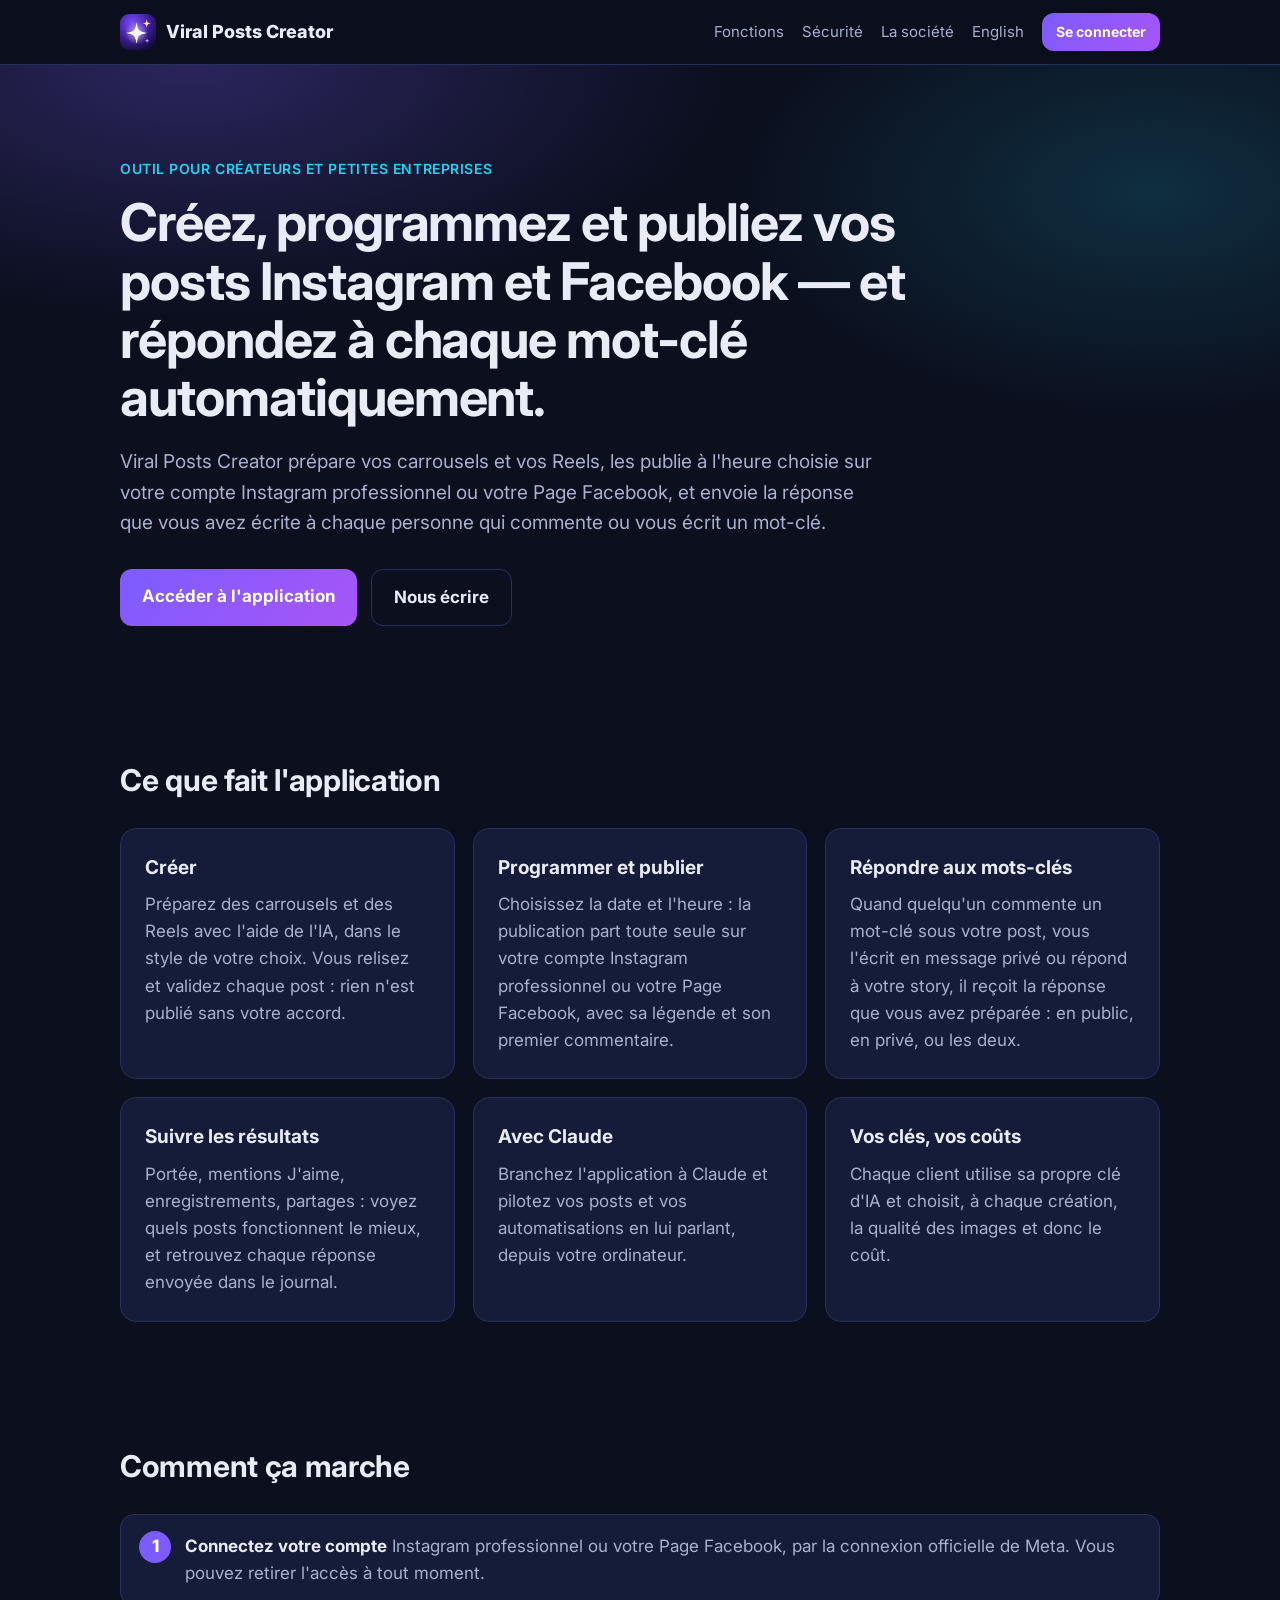
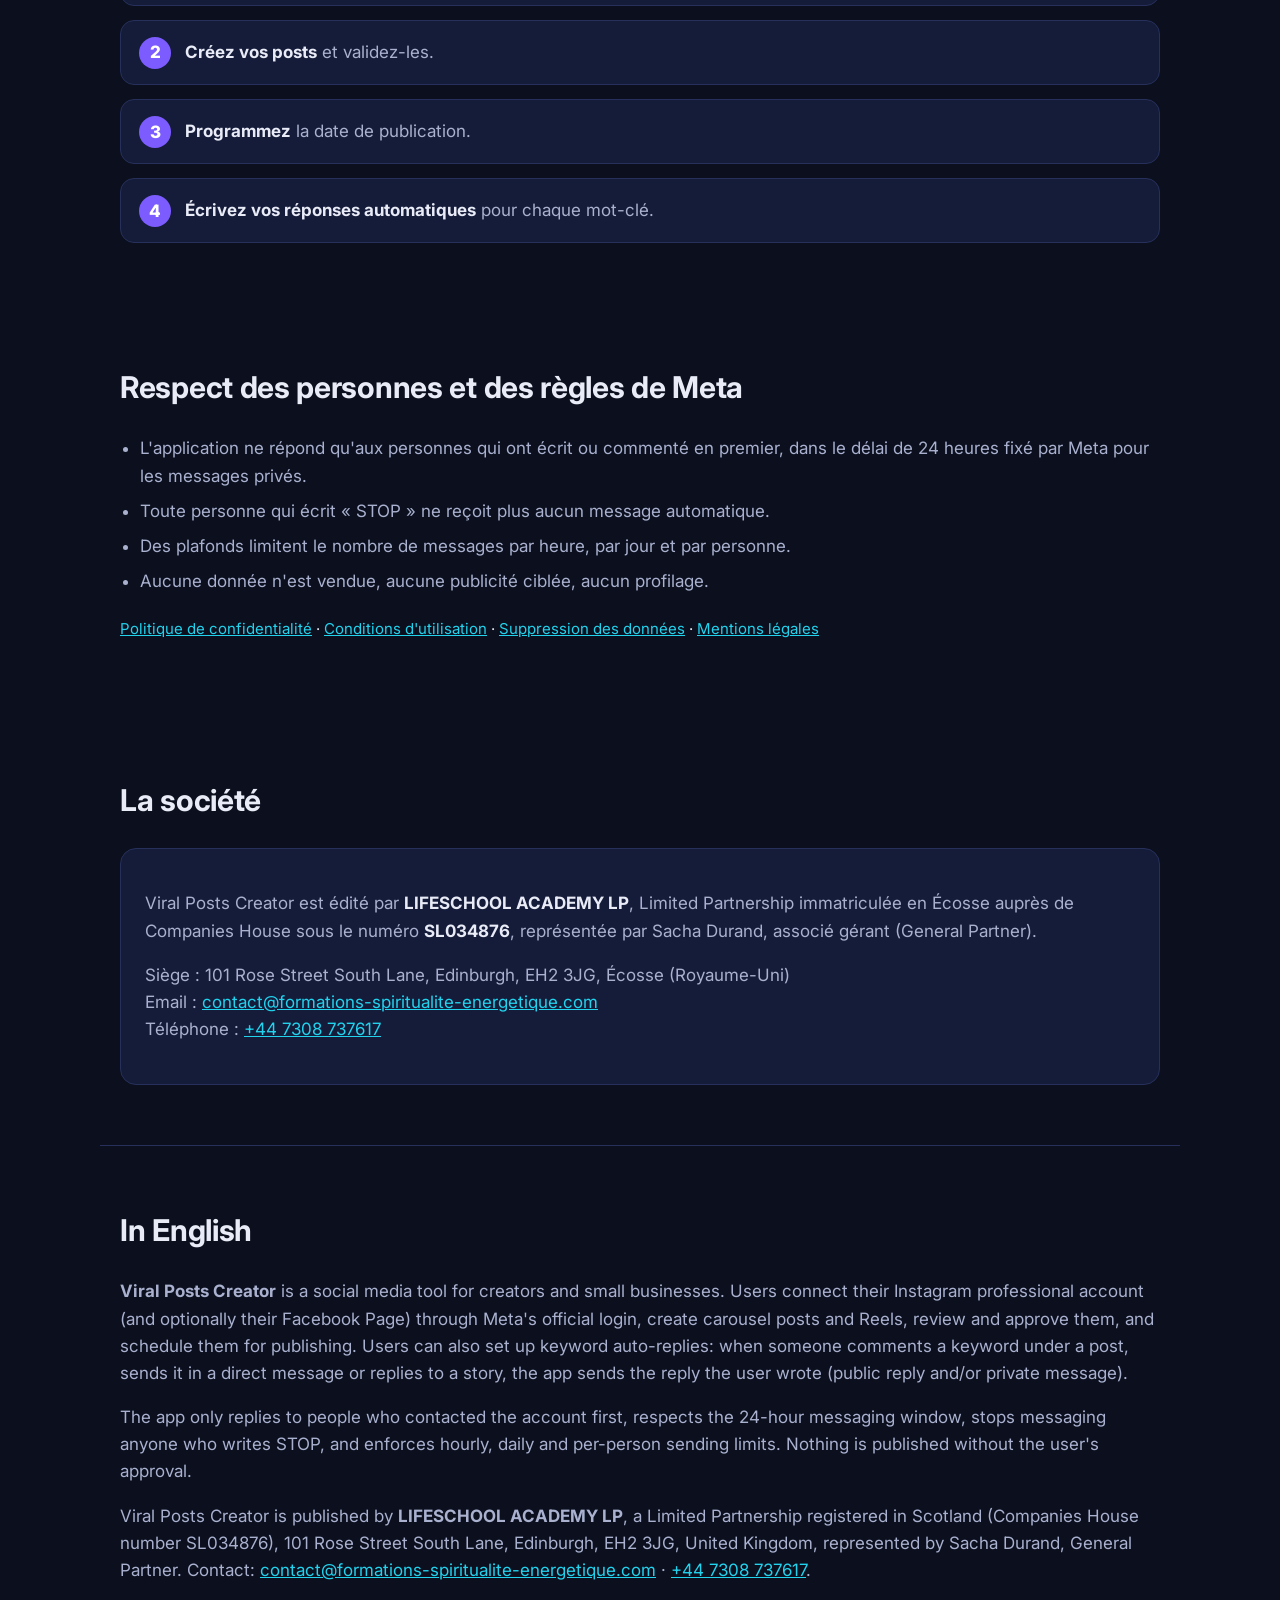
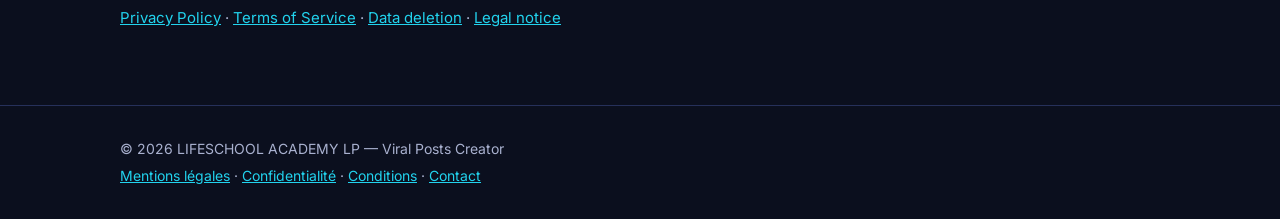
==== index.html @ d1ea45c3 "Site vitrine Viral Posts Creator (LIFESCHOOL ACADEMY LP) Co-Authored-By: Claude Opus 5.5 <noreply@an" ====
<!doctype html>
<html lang="fr">
<head>
<meta charset="utf-8">
<meta name="viewport" content="width=device-width, initial-scale=1">
<title>Viral Posts Creator — LIFESCHOOL ACADEMY LP</title>
<meta name="description" content="Viral Posts Creator : créer, programmer et publier ses posts Instagram et Facebook, et répondre automatiquement aux mots-clés. Un outil édité par LIFESCHOOL ACADEMY LP.">
<link rel="icon" type="image/png" href="/favicon.png">
<link rel="preconnect" href="https://fonts.googleapis.com">
<link rel="preconnect" href="https://fonts.gstatic.com" crossorigin>
<link href="https://fonts.googleapis.com/css2?family=Inter:wght@400;500;600;700;800&display=swap" rel="stylesheet">
<link rel="stylesheet" href="/style.css">
</head>
<body>
<header class="barre">
  <div class="contenu barre-in">
    <a class="marque" href="/"><img src="/icone.png" alt="" width="36" height="36"> Viral Posts Creator</a>
    <nav>
      <a href="#fonctions">Fonctions</a>
      <a href="#securite">Sécurité</a>
      <a href="#societe">La société</a>
      <a href="#english">English</a>
      <a class="bouton petit" href="https://carrousels-creator-production.up.railway.app/acces">Se connecter</a>
    </nav>
  </div>
</header>

<main>
  <section class="hero">
    <div class="contenu">
      <p class="etiquette">Outil pour créateurs et petites entreprises</p>
      <h1>Créez, programmez et publiez vos posts Instagram et Facebook — et répondez à chaque mot-clé automatiquement.</h1>
      <p class="intro">Viral Posts Creator prépare vos carrousels et vos Reels, les publie à l'heure choisie sur votre compte Instagram professionnel ou votre Page Facebook, et envoie la réponse que vous avez écrite à chaque personne qui commente ou vous écrit un mot-clé.</p>
      <div class="actions">
        <a class="bouton" href="https://carrousels-creator-production.up.railway.app/acces">Accéder à l'application</a>
        <a class="bouton secondaire" href="mailto:contact@formations-spiritualite-energetique.com">Nous écrire</a>
      </div>
    </div>
  </section>

  <section id="fonctions" class="contenu bloc">
    <h2>Ce que fait l'application</h2>
    <div class="grille">
      <article class="carte">
        <h3>Créer</h3>
        <p>Préparez des carrousels et des Reels avec l'aide de l'IA, dans le style de votre choix. Vous relisez et validez chaque post : rien n'est publié sans votre accord.</p>
      </article>
      <article class="carte">
        <h3>Programmer et publier</h3>
        <p>Choisissez la date et l'heure : la publication part toute seule sur votre compte Instagram professionnel ou votre Page Facebook, avec sa légende et son premier commentaire.</p>
      </article>
      <article class="carte">
        <h3>Répondre aux mots-clés</h3>
        <p>Quand quelqu'un commente un mot-clé sous votre post, vous l'écrit en message privé ou répond à votre story, il reçoit la réponse que vous avez préparée : en public, en privé, ou les deux.</p>
      </article>
      <article class="carte">
        <h3>Suivre les résultats</h3>
        <p>Portée, mentions J'aime, enregistrements, partages : voyez quels posts fonctionnent le mieux, et retrouvez chaque réponse envoyée dans le journal.</p>
      </article>
      <article class="carte">
        <h3>Avec Claude</h3>
        <p>Branchez l'application à Claude et pilotez vos posts et vos automatisations en lui parlant, depuis votre ordinateur.</p>
      </article>
      <article class="carte">
        <h3>Vos clés, vos coûts</h3>
        <p>Chaque client utilise sa propre clé d'IA et choisit, à chaque création, la qualité des images et donc le coût.</p>
      </article>
    </div>
  </section>

  <section class="contenu bloc">
    <h2>Comment ça marche</h2>
    <ol class="etapes">
      <li><strong>Connectez votre compte</strong> Instagram professionnel ou votre Page Facebook, par la connexion officielle de Meta. Vous pouvez retirer l'accès à tout moment.</li>
      <li><strong>Créez vos posts</strong> et validez-les.</li>
      <li><strong>Programmez</strong> la date de publication.</li>
      <li><strong>Écrivez vos réponses automatiques</strong> pour chaque mot-clé.</li>
    </ol>
  </section>

  <section id="securite" class="contenu bloc">
    <h2>Respect des personnes et des règles de Meta</h2>
    <ul class="liste">
      <li>L'application ne répond qu'aux personnes qui ont écrit ou commenté en premier, dans le délai de 24 heures fixé par Meta pour les messages privés.</li>
      <li>Toute personne qui écrit « STOP » ne reçoit plus aucun message automatique.</li>
      <li>Des plafonds limitent le nombre de messages par heure, par jour et par personne.</li>
      <li>Aucune donnée n'est vendue, aucune publicité ciblée, aucun profilage.</li>
    </ul>
    <p class="liens-legaux">
      <a href="https://carrousels-creator-production.up.railway.app/confidentialite">Politique de confidentialité</a> ·
      <a href="https://carrousels-creator-production.up.railway.app/conditions">Conditions d'utilisation</a> ·
      <a href="https://carrousels-creator-production.up.railway.app/suppression-donnees">Suppression des données</a> ·
      <a href="/mentions-legales.html">Mentions légales</a>
    </p>
  </section>

  <section id="societe" class="contenu bloc">
    <h2>La société</h2>
    <div class="societe">
      <p>Viral Posts Creator est édité par <strong>LIFESCHOOL ACADEMY LP</strong>, Limited Partnership immatriculée en Écosse auprès de Companies House sous le numéro <strong>SL034876</strong>, représentée par Sacha Durand, associé gérant (General Partner).</p>
      <p>Siège : 101 Rose Street South Lane, Edinburgh, EH2 3JG, Écosse (Royaume-Uni)<br>
      Email : <a href="mailto:contact@formations-spiritualite-energetique.com">contact@formations-spiritualite-energetique.com</a><br>
      Téléphone : <a href="tel:+447308737617">+44 7308 737617</a></p>
    </div>
  </section>

  <section id="english" class="contenu bloc anglais">
    <h2>In English</h2>
    <p><strong>Viral Posts Creator</strong> is a social media tool for creators and small businesses. Users connect their Instagram professional account (and optionally their Facebook Page) through Meta's official login, create carousel posts and Reels, review and approve them, and schedule them for publishing. Users can also set up keyword auto-replies: when someone comments a keyword under a post, sends it in a direct message or replies to a story, the app sends the reply the user wrote (public reply and/or private message).</p>
    <p>The app only replies to people who contacted the account first, respects the 24-hour messaging window, stops messaging anyone who writes STOP, and enforces hourly, daily and per-person sending limits. Nothing is published without the user's approval.</p>
    <p>Viral Posts Creator is published by <strong>LIFESCHOOL ACADEMY LP</strong>, a Limited Partnership registered in Scotland (Companies House number SL034876), 101 Rose Street South Lane, Edinburgh, EH2 3JG, United Kingdom, represented by Sacha Durand, General Partner. Contact: <a href="mailto:contact@formations-spiritualite-energetique.com">contact@formations-spiritualite-energetique.com</a> · <a href="tel:+447308737617">+44 7308 737617</a>.</p>
    <p class="liens-legaux">
      <a href="https://carrousels-creator-production.up.railway.app/confidentialite">Privacy Policy</a> ·
      <a href="https://carrousels-creator-production.up.railway.app/conditions">Terms of Service</a> ·
      <a href="https://carrousels-creator-production.up.railway.app/suppression-donnees">Data deletion</a> ·
      <a href="/mentions-legales.html#english">Legal notice</a>
    </p>
  </section>
</main>

<footer class="pied">
  <div class="contenu">
    <p>© 2026 LIFESCHOOL ACADEMY LP — Viral Posts Creator</p>
    <p><a href="/mentions-legales.html">Mentions légales</a> · <a href="https://carrousels-creator-production.up.railway.app/confidentialite">Confidentialité</a> · <a href="https://carrousels-creator-production.up.railway.app/conditions">Conditions</a> · <a href="mailto:contact@formations-spiritualite-energetique.com">Contact</a></p>
  </div>
</footer>
</body>
</html>
---- style.css ----
:root{--fond:#0b0f1e;--fond2:#121833;--texte:#e9ecf7;--doux:#a9b1cf;--accent:#7c5cff;--accent2:#22d3ee;--carte:#151c3a;--bord:#26305a}
*{box-sizing:border-box}
html{scroll-behavior:smooth}
body{margin:0;background:var(--fond);color:var(--texte);font-family:Inter,system-ui,-apple-system,Segoe UI,Roboto,sans-serif;line-height:1.6;font-size:17px}
a{color:var(--accent2)}
.contenu{max-width:1080px;margin:0 auto;padding:0 20px}
.barre{position:sticky;top:0;z-index:5;background:rgba(11,15,30,.85);backdrop-filter:blur(10px);border-bottom:1px solid var(--bord)}
.barre-in{display:flex;align-items:center;justify-content:space-between;gap:16px;min-height:64px;flex-wrap:wrap}
.marque{display:flex;align-items:center;gap:10px;color:var(--texte);text-decoration:none;font-weight:800;font-size:18px}
.marque img{border-radius:9px}
nav{display:flex;align-items:center;gap:18px;flex-wrap:wrap}
nav a{color:var(--doux);text-decoration:none;font-size:15px}
nav a:hover{color:var(--texte)}
.bouton{display:inline-block;background:linear-gradient(135deg,var(--accent),#a855f7);color:#fff!important;text-decoration:none;font-weight:700;padding:14px 22px;border-radius:12px}
.bouton.petit{padding:8px 14px;font-size:14px}
.bouton.secondaire{background:transparent;border:1px solid var(--bord);color:var(--texte)!important}
.hero{padding:90px 0 70px;background:radial-gradient(900px 420px at 15% 0%,rgba(124,92,255,.28),transparent 60%),radial-gradient(700px 380px at 90% 20%,rgba(34,211,238,.16),transparent 60%)}
.etiquette{display:inline-block;color:var(--accent2);font-weight:600;font-size:14px;letter-spacing:.04em;text-transform:uppercase;margin:0 0 14px}
h1{font-size:clamp(30px,4.6vw,52px);line-height:1.12;margin:0 0 20px;max-width:900px;letter-spacing:-.02em}
.intro{color:var(--doux);font-size:19px;max-width:760px;margin:0 0 30px}
.actions{display:flex;gap:14px;flex-wrap:wrap}
.bloc{padding:60px 20px}
h2{font-size:30px;margin:0 0 24px;letter-spacing:-.01em}
.grille{display:grid;grid-template-columns:repeat(auto-fit,minmax(280px,1fr));gap:18px}
.carte{background:var(--carte);border:1px solid var(--bord);border-radius:16px;padding:24px}
.carte h3{margin:0 0 8px;font-size:19px}
.carte p{margin:0;color:var(--doux)}
.etapes{counter-reset:e;list-style:none;padding:0;margin:0;display:grid;gap:14px}
.etapes li{counter-increment:e;background:var(--carte);border:1px solid var(--bord);border-radius:14px;padding:18px 20px 18px 64px;position:relative;color:var(--doux)}
.etapes li strong{color:var(--texte)}
.etapes li::before{content:counter(e);position:absolute;left:18px;top:16px;width:32px;height:32px;border-radius:50%;background:var(--accent);color:#fff;font-weight:800;display:flex;align-items:center;justify-content:center}
.liste{color:var(--doux);padding-left:20px}
.liste li{margin:8px 0}
.liens-legaux{margin-top:22px;font-size:15px}
.societe{background:var(--carte);border:1px solid var(--bord);border-radius:16px;padding:24px;color:var(--doux)}
.societe strong{color:var(--texte)}
.anglais{border-top:1px solid var(--bord)}
.anglais p{color:var(--doux)}
.page{padding:50px 20px 70px;max-width:820px}
.page p{color:var(--doux)}
.page h2{font-size:22px;margin:34px 0 10px}
.date{font-size:14px}
.pied{border-top:1px solid var(--bord);padding:28px 0;color:var(--doux);font-size:14px}
.pied p{margin:4px 0}
@media (max-width:640px){nav a:not(.bouton){display:none}.hero{padding:60px 0 50px}.bloc{padding:44px 20px}}
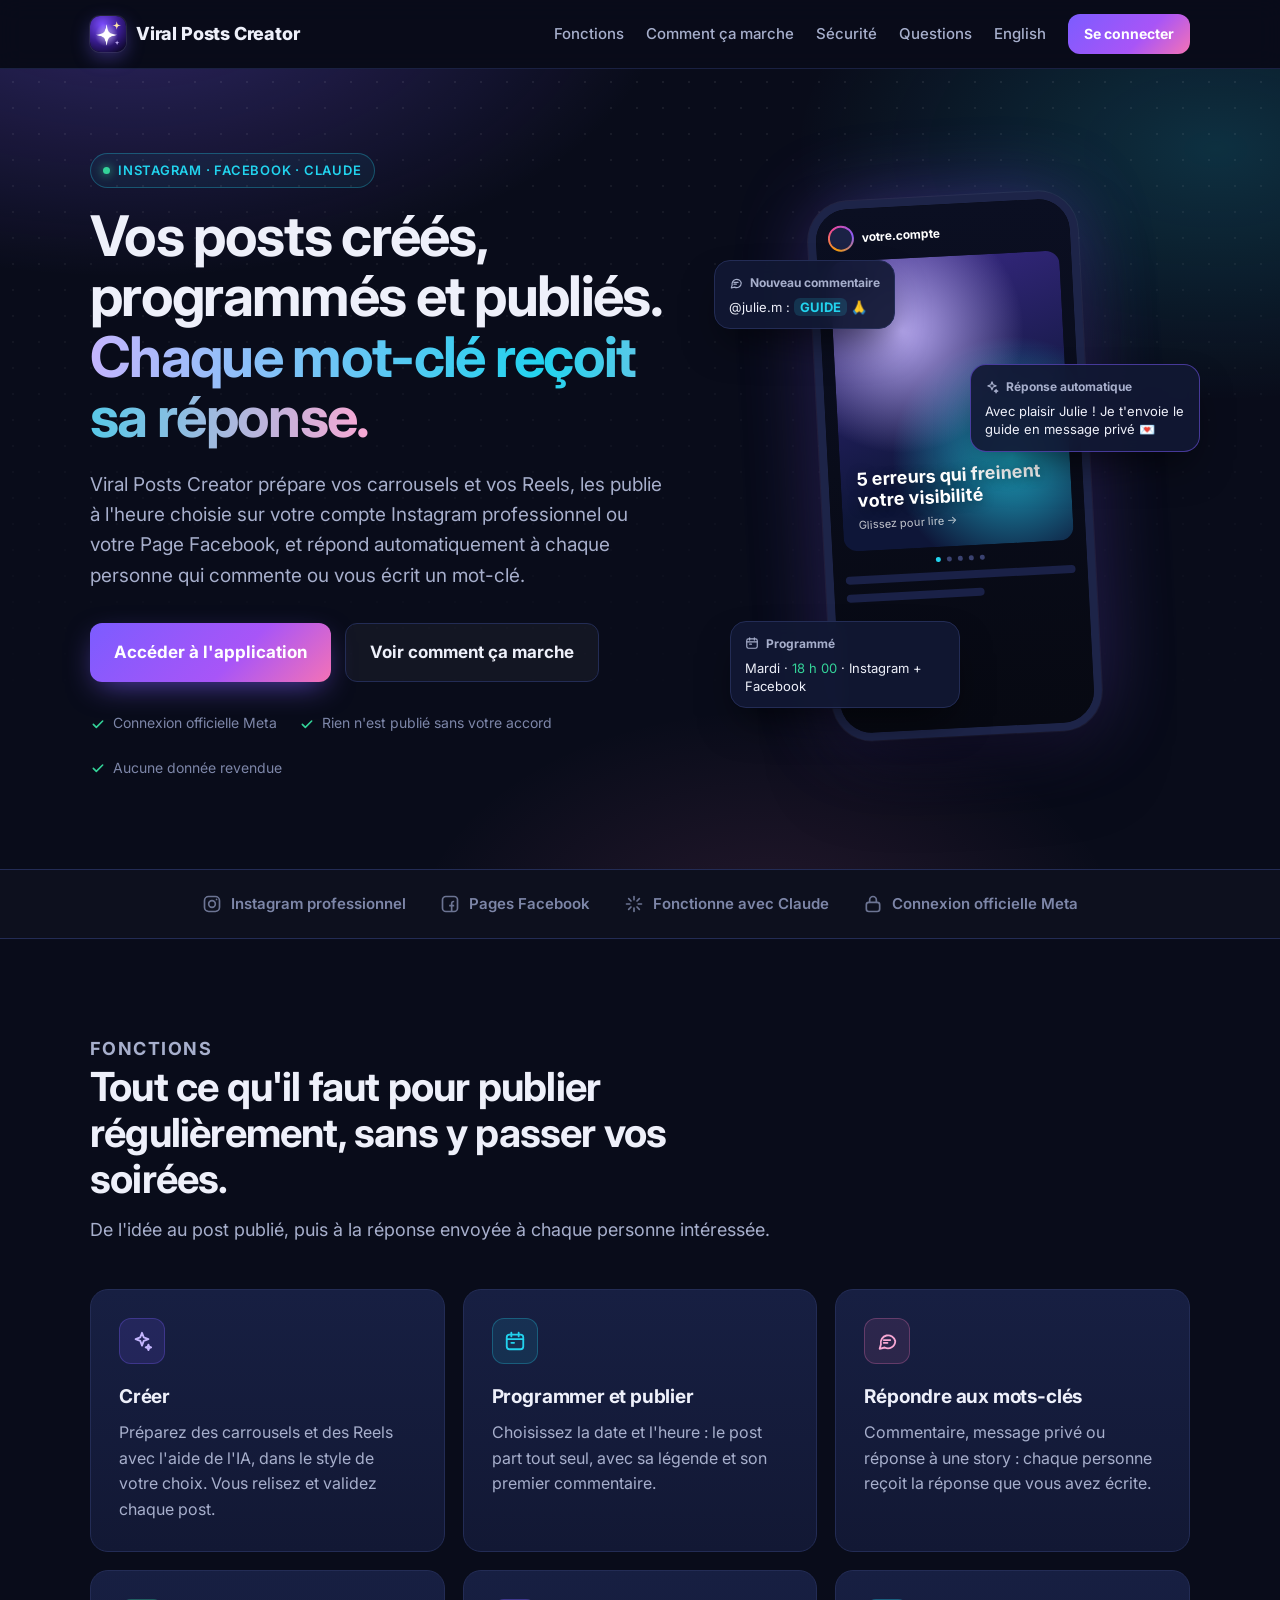
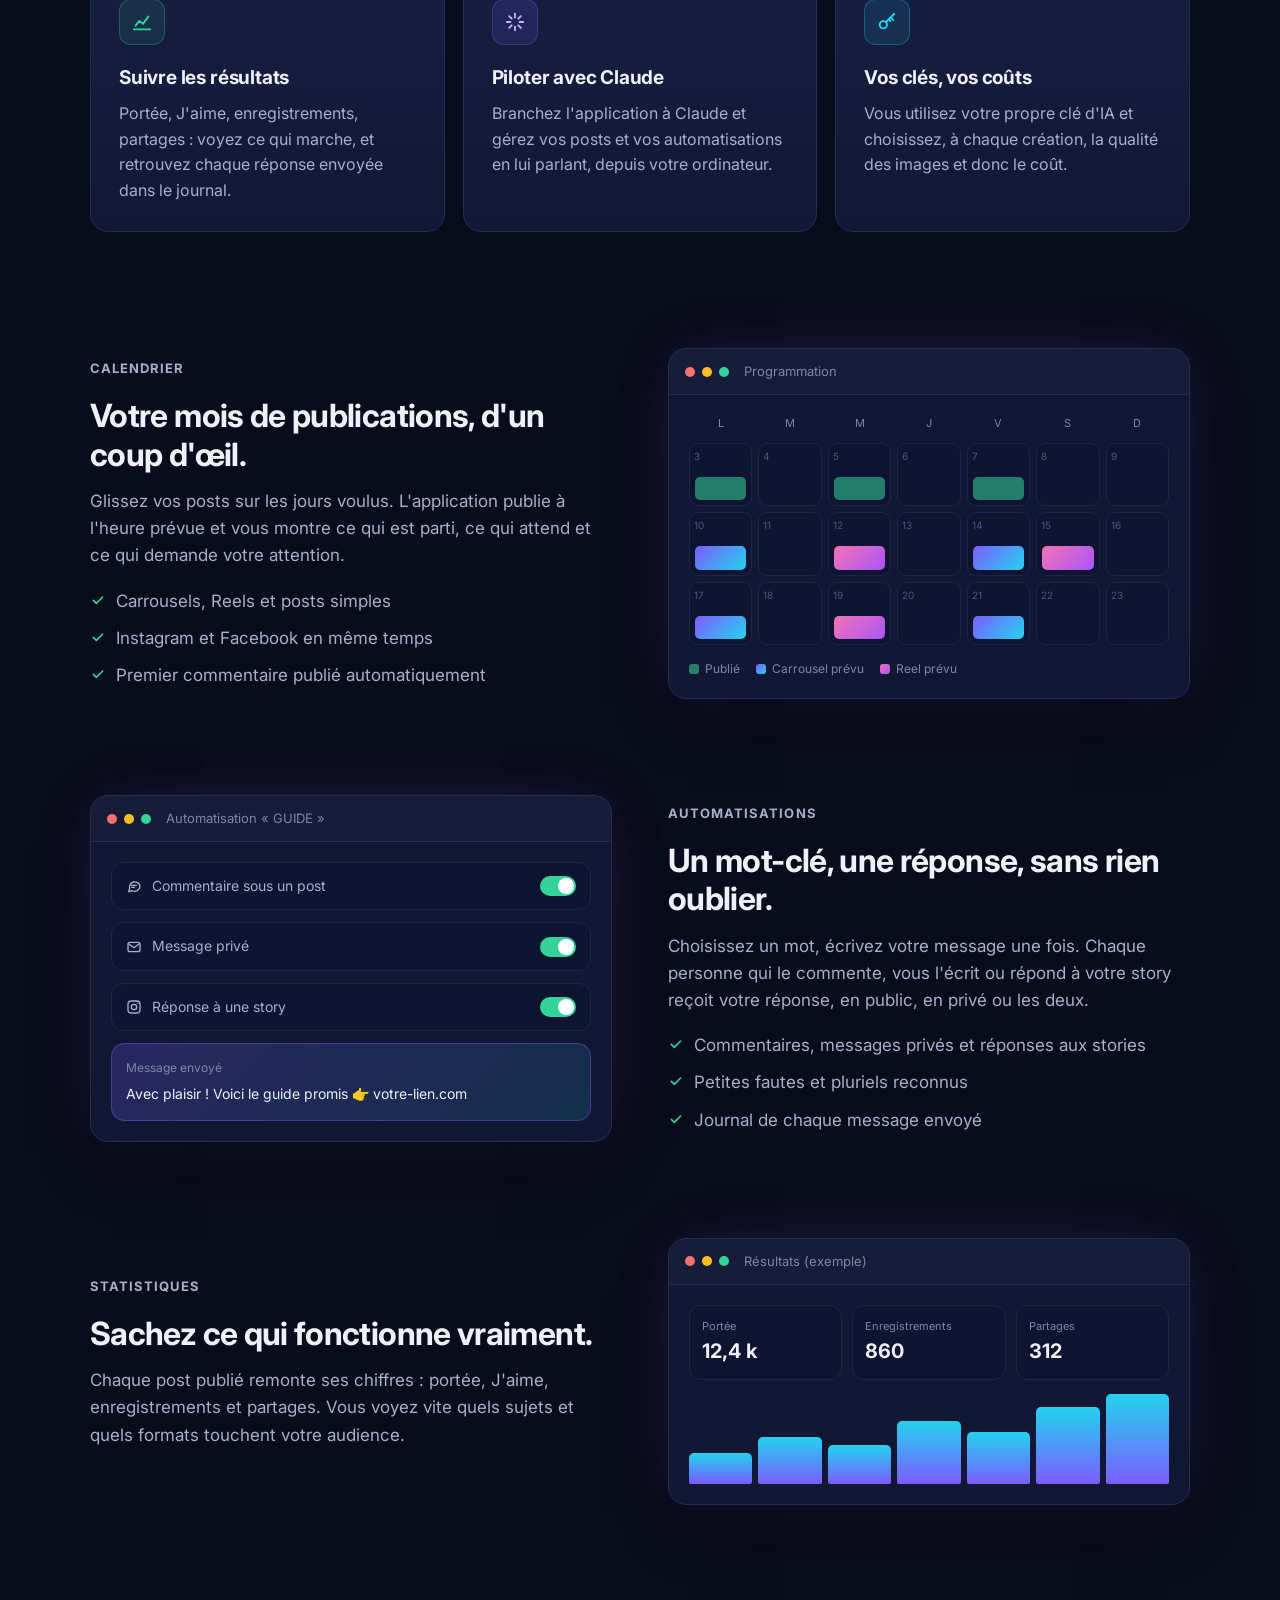
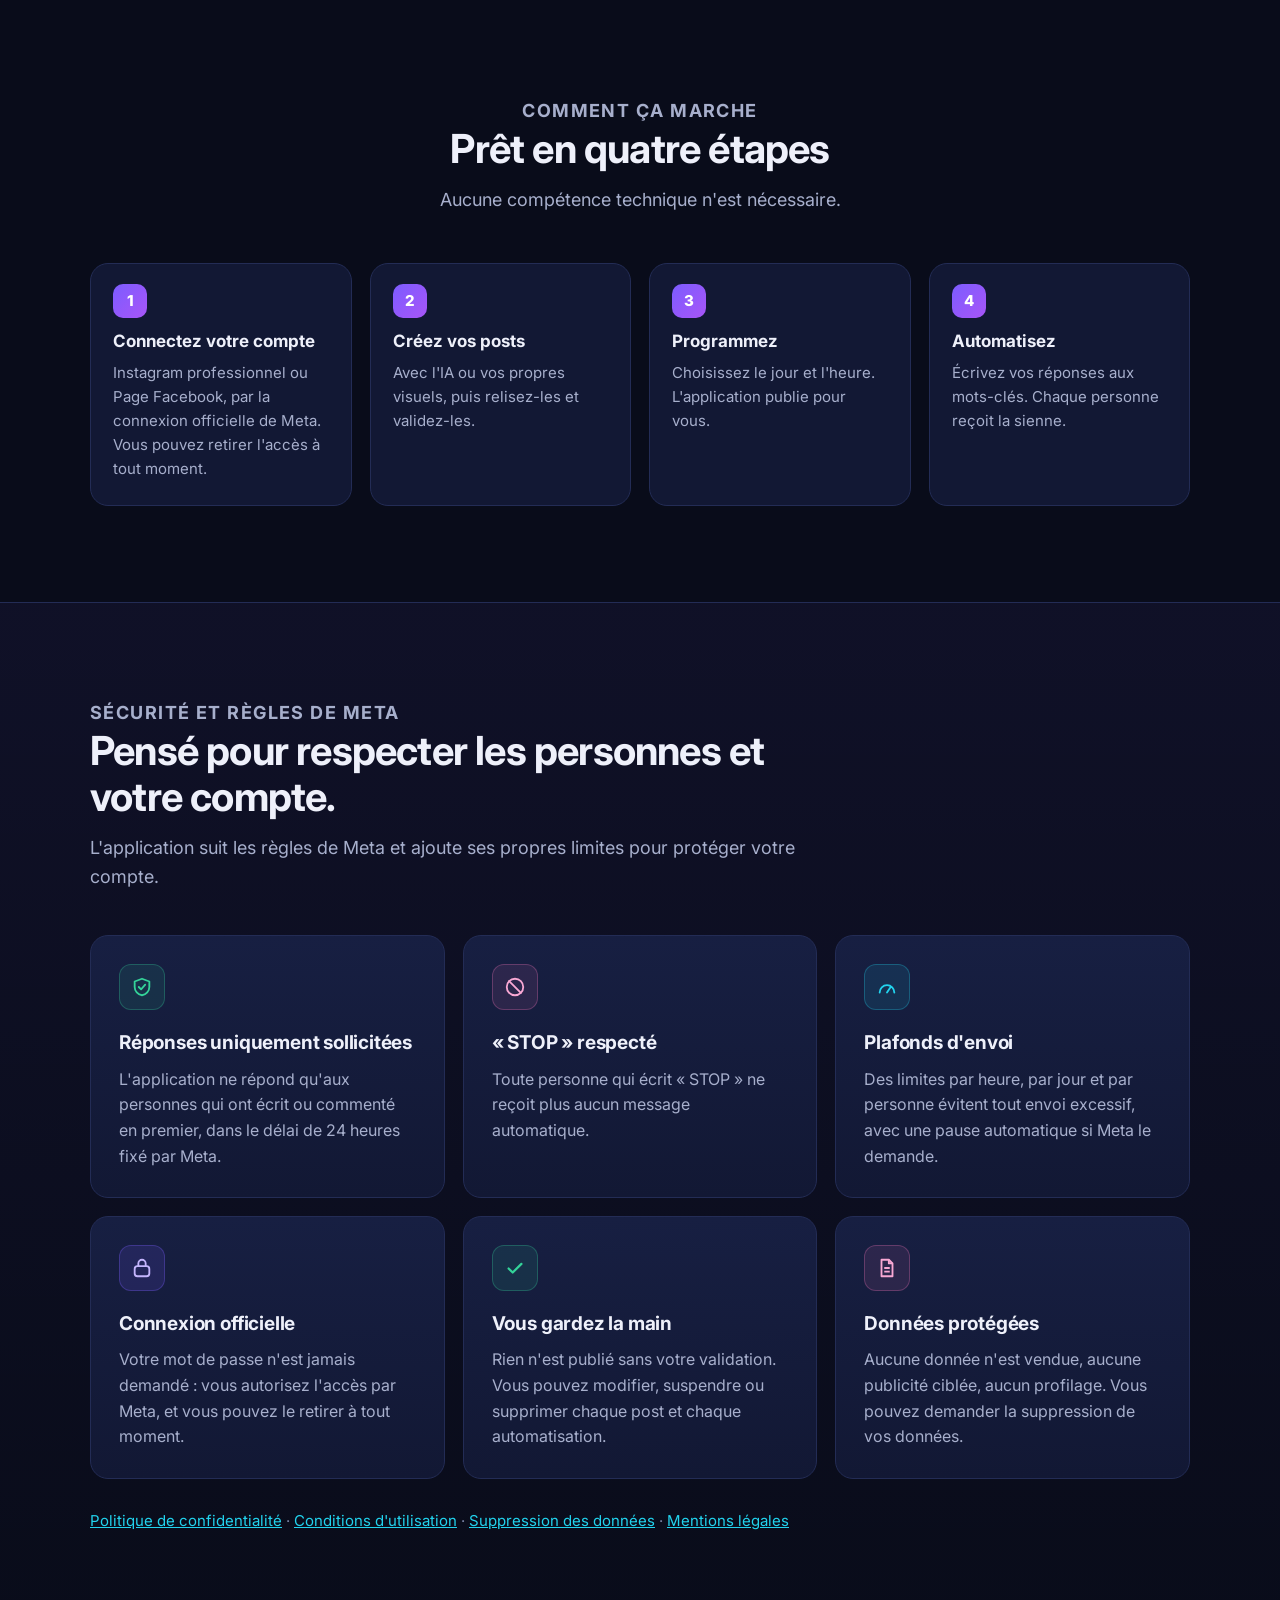
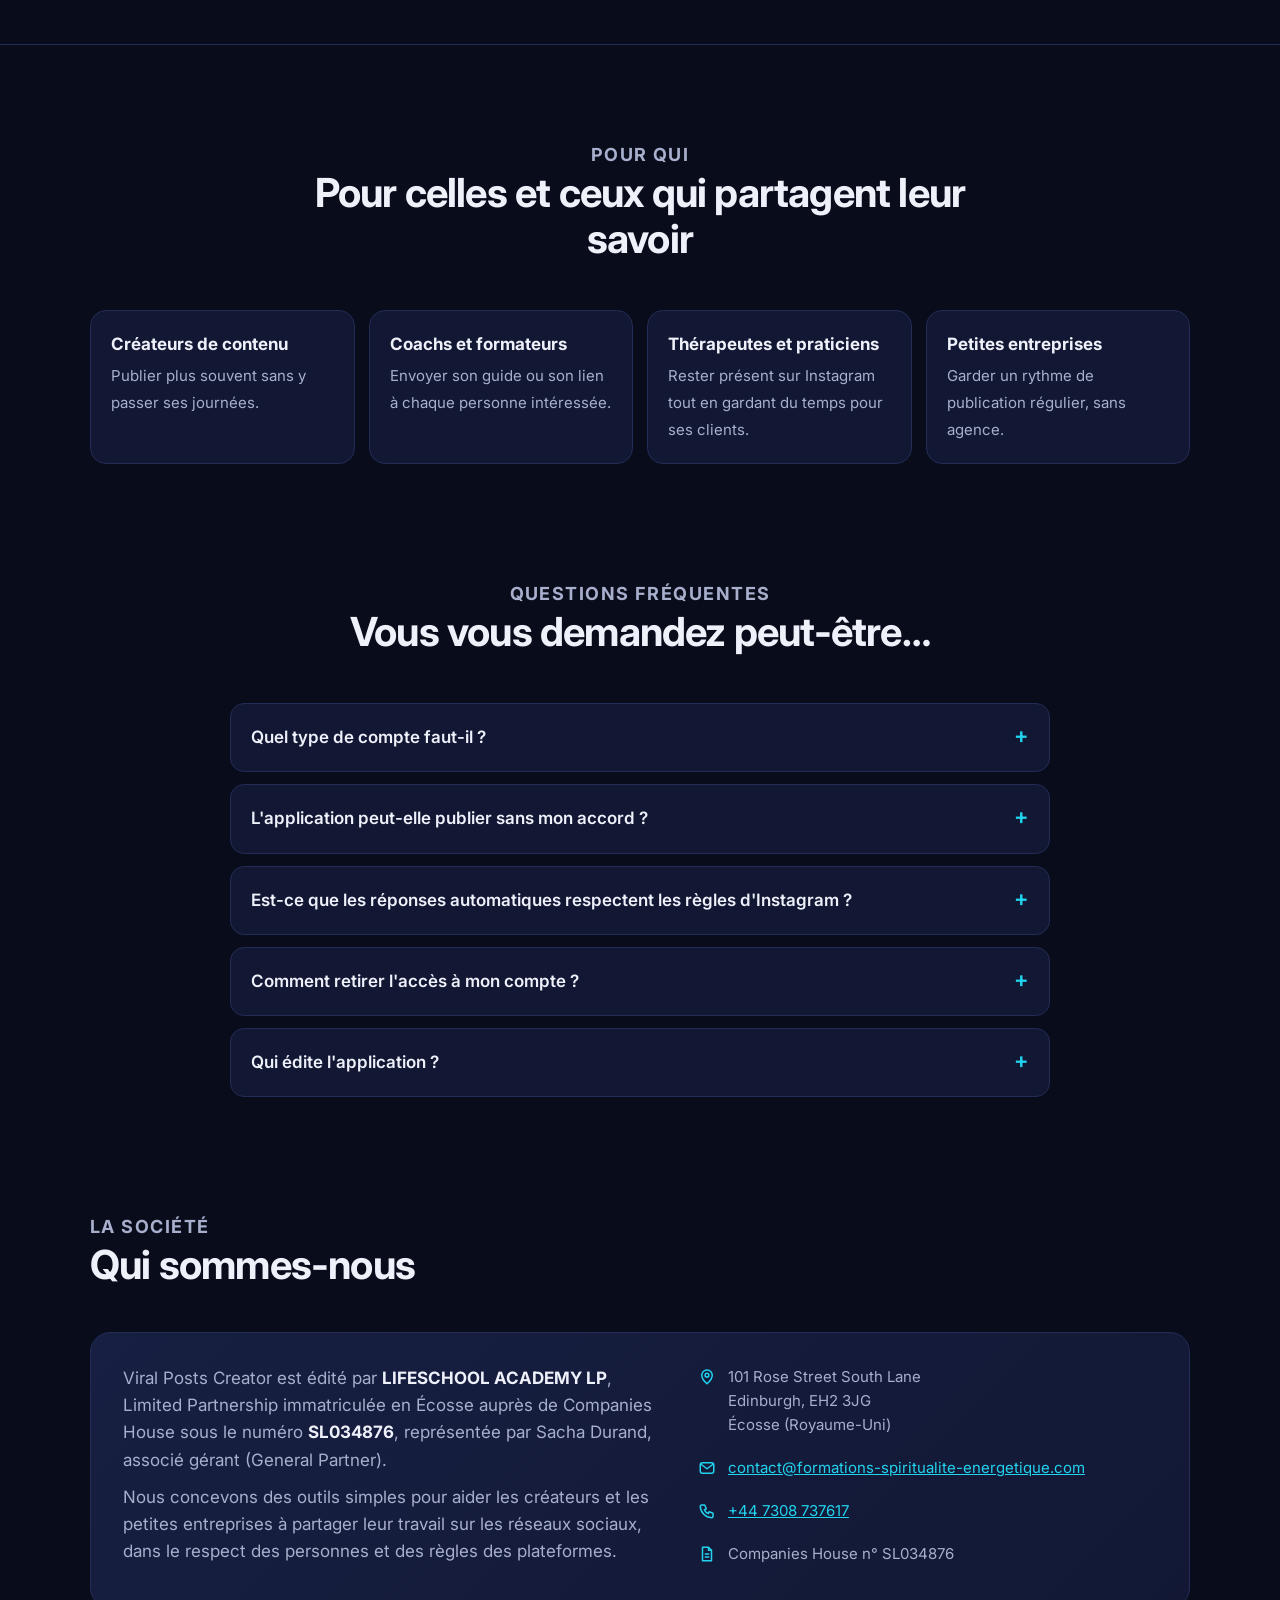
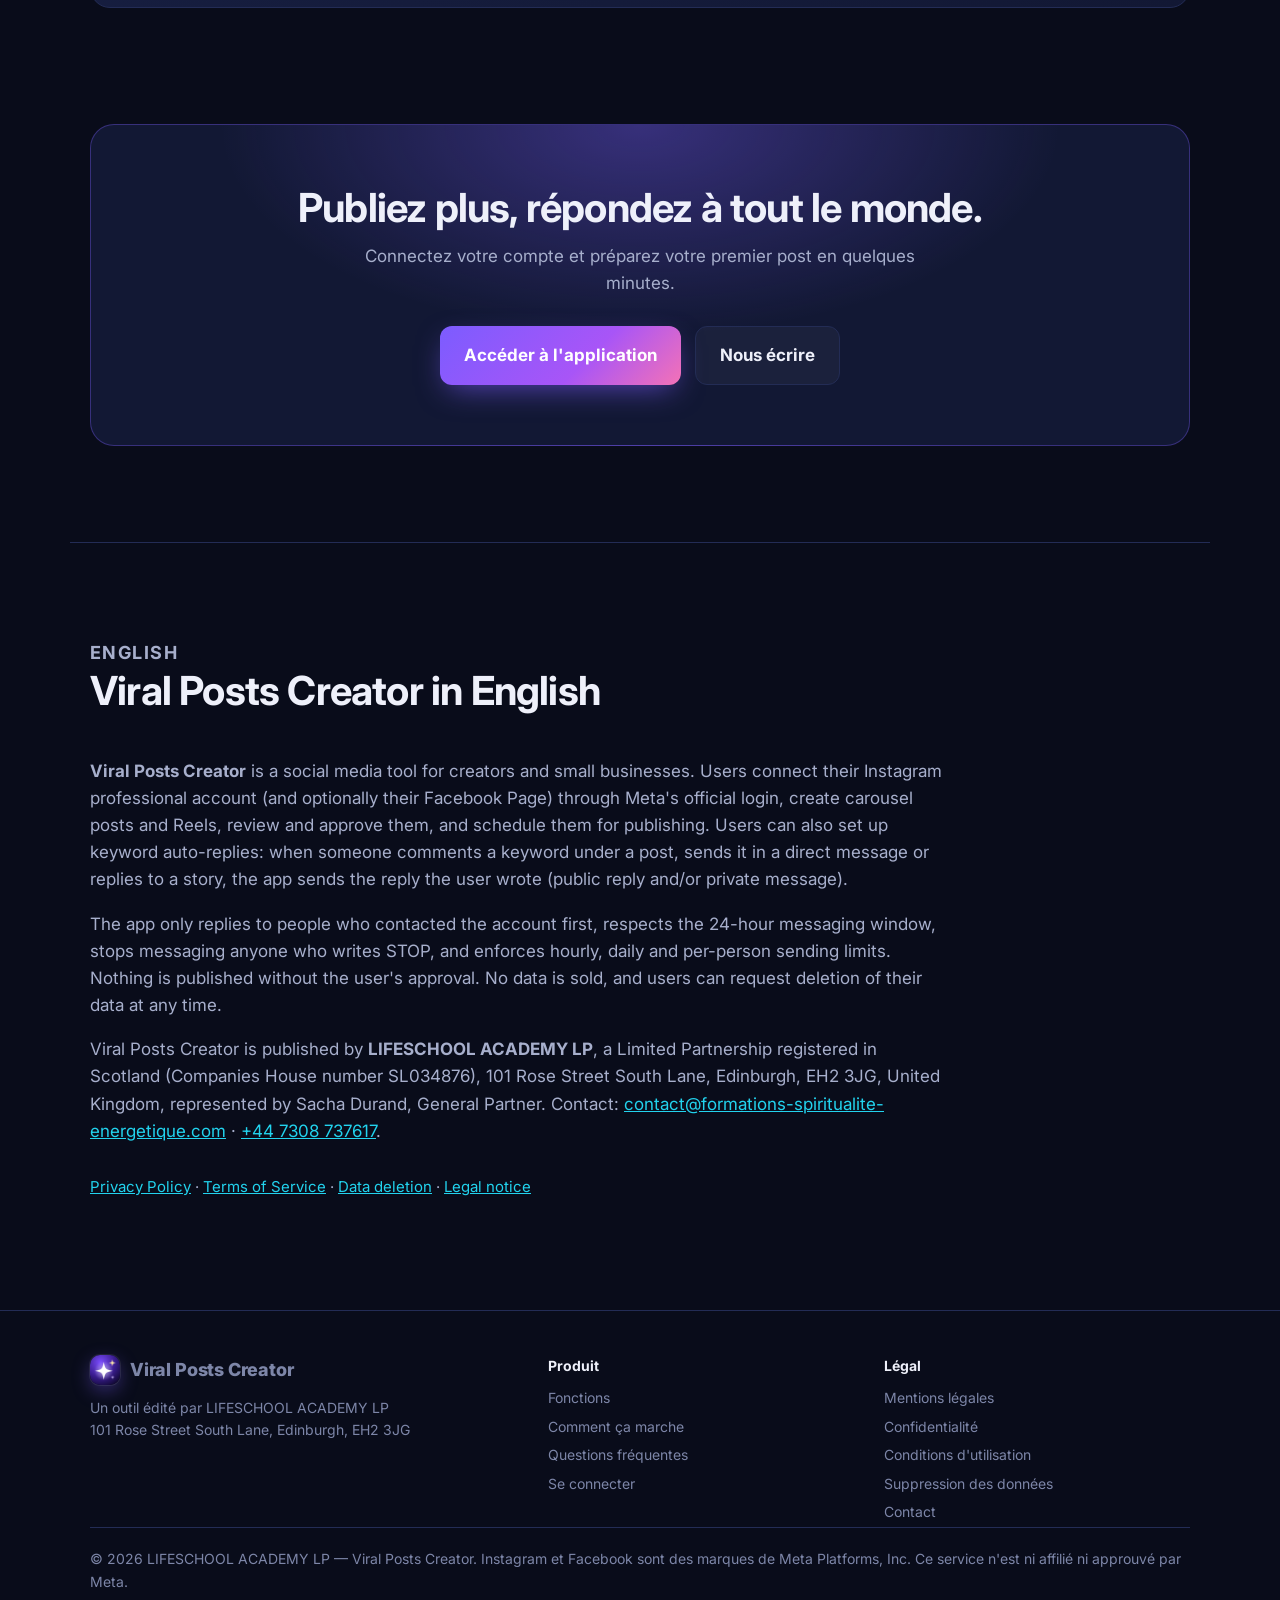
==== commit e2e78d69: "Site : nouveau design (maquettes, sécurité, questions, société) Co-Authored-By: Claude Opus 5.5 <nor" ====
--- a/index.html
+++ b/index.html
@@ -5,6 +5,10 @@
 <meta name="viewport" content="width=device-width, initial-scale=1">
 <title>Viral Posts Creator — LIFESCHOOL ACADEMY LP</title>
 <meta name="description" content="Viral Posts Creator : créer, programmer et publier ses posts Instagram et Facebook, et répondre automatiquement aux mots-clés. Un outil édité par LIFESCHOOL ACADEMY LP.">
+<meta property="og:title" content="Viral Posts Creator">
+<meta property="og:description" content="Créez, programmez et publiez vos posts Instagram et Facebook, et répondez automatiquement à chaque mot-clé.">
+<meta property="og:image" content="https://formations-spiritualite-energetique.com/icone.png">
+<meta name="theme-color" content="#090c1a">
 <link rel="icon" type="image/png" href="/favicon.png">
 <link rel="preconnect" href="https://fonts.googleapis.com">
 <link rel="preconnect" href="https://fonts.gstatic.com" crossorigin>
@@ -12,13 +16,36 @@
 <link rel="stylesheet" href="/style.css">
 </head>
 <body>
+<svg width="0" height="0" style="position:absolute" aria-hidden="true">
+  <defs>
+    <symbol id="i-coche" viewBox="0 0 24 24"><path fill="none" stroke="currentColor" stroke-width="2.4" stroke-linecap="round" stroke-linejoin="round" d="M5 12.5l4.5 4.5L19 7.5"/></symbol>
+    <symbol id="i-creer" viewBox="0 0 24 24"><path fill="none" stroke="currentColor" stroke-width="2" stroke-linecap="round" stroke-linejoin="round" d="M12 3l1.9 5.1L19 10l-5.1 1.9L12 17l-1.9-5.1L5 10l5.1-1.9z M19 16l.8 2.2L22 19l-2.2.8L19 22l-.8-2.2L16 19l2.2-.8z"/></symbol>
+    <symbol id="i-calendrier" viewBox="0 0 24 24"><g fill="none" stroke="currentColor" stroke-width="2" stroke-linecap="round" stroke-linejoin="round"><rect x="3" y="5" width="18" height="16" rx="3"/><path d="M3 10h18M8 3v4M16 3v4M8 14h3"/></g></symbol>
+    <symbol id="i-message" viewBox="0 0 24 24"><path fill="none" stroke="currentColor" stroke-width="2" stroke-linecap="round" stroke-linejoin="round" d="M21 12a8 8 0 0 1-11.6 7.1L4 20.5l1.4-4.9A8 8 0 1 1 21 12z M8.5 11h7M8.5 14h4"/></symbol>
+    <symbol id="i-courbe" viewBox="0 0 24 24"><path fill="none" stroke="currentColor" stroke-width="2" stroke-linecap="round" stroke-linejoin="round" d="M3 20h18M5 16l4-5 4 3 6-8"/></symbol>
+    <symbol id="i-claude" viewBox="0 0 24 24"><path fill="none" stroke="currentColor" stroke-width="2" stroke-linecap="round" d="M12 3v4M12 17v4M3 12h4M17 12h4M5.6 5.6l2.8 2.8M15.6 15.6l2.8 2.8M5.6 18.4l2.8-2.8M15.6 8.4l2.8-2.8"/></symbol>
+    <symbol id="i-cle" viewBox="0 0 24 24"><g fill="none" stroke="currentColor" stroke-width="2" stroke-linecap="round" stroke-linejoin="round"><circle cx="8" cy="15" r="4"/><path d="M11 12l9-9M16 7l3 3M14 9l2 2"/></g></symbol>
+    <symbol id="i-bouclier" viewBox="0 0 24 24"><path fill="none" stroke="currentColor" stroke-width="2" stroke-linecap="round" stroke-linejoin="round" d="M12 3l8 3v6c0 4.5-3.4 8.3-8 9-4.6-.7-8-4.5-8-9V6z M8.5 12l2.5 2.5 4.5-5"/></symbol>
+    <symbol id="i-stop" viewBox="0 0 24 24"><g fill="none" stroke="currentColor" stroke-width="2" stroke-linecap="round"><circle cx="12" cy="12" r="9"/><path d="M5.6 5.6l12.8 12.8"/></g></symbol>
+    <symbol id="i-jauge" viewBox="0 0 24 24"><path fill="none" stroke="currentColor" stroke-width="2" stroke-linecap="round" stroke-linejoin="round" d="M4 18a8 8 0 1 1 16 0 M12 18l4-6"/></symbol>
+    <symbol id="i-cadenas" viewBox="0 0 24 24"><g fill="none" stroke="currentColor" stroke-width="2" stroke-linecap="round"><rect x="4" y="10" width="16" height="11" rx="3"/><path d="M8 10V7a4 4 0 0 1 8 0v3"/></g></symbol>
+    <symbol id="i-lieu" viewBox="0 0 24 24"><g fill="none" stroke="currentColor" stroke-width="2"><path d="M12 21s-7-6.2-7-11.5a7 7 0 0 1 14 0C19 14.8 12 21 12 21z"/><circle cx="12" cy="9.5" r="2.5"/></g></symbol>
+    <symbol id="i-mail" viewBox="0 0 24 24"><g fill="none" stroke="currentColor" stroke-width="2" stroke-linejoin="round"><rect x="3" y="5" width="18" height="14" rx="3"/><path d="M4 7l8 6 8-6"/></g></symbol>
+    <symbol id="i-tel" viewBox="0 0 24 24"><path fill="none" stroke="currentColor" stroke-width="2" stroke-linejoin="round" d="M5 4h4l2 5-2.5 1.5a11 11 0 0 0 5 5L15 13l5 2v4a2 2 0 0 1-2 2A16 16 0 0 1 3 6a2 2 0 0 1 2-2z"/></symbol>
+    <symbol id="i-doc" viewBox="0 0 24 24"><g fill="none" stroke="currentColor" stroke-width="2" stroke-linejoin="round"><path d="M6 3h8l4 4v14H6z"/><path d="M14 3v4h4M9 12h6M9 16h6"/></g></symbol>
+    <symbol id="i-insta" viewBox="0 0 24 24"><g fill="none" stroke="currentColor" stroke-width="2"><rect x="3" y="3" width="18" height="18" rx="5"/><circle cx="12" cy="12" r="4"/><circle cx="17.5" cy="6.5" r="1" fill="currentColor" stroke="none"/></g></symbol>
+    <symbol id="i-page" viewBox="0 0 24 24"><g fill="none" stroke="currentColor" stroke-width="2" stroke-linejoin="round"><rect x="3" y="3" width="18" height="18" rx="4"/><path d="M14 21v-7h3M14 14v-2.5A2.5 2.5 0 0 1 16.5 9H17M11 14h6"/></g></symbol>
+  </defs>
+</svg>
+
 <header class="barre">
   <div class="contenu barre-in">
     <a class="marque" href="/"><img src="/icone.png" alt="" width="36" height="36"> Viral Posts Creator</a>
     <nav>
       <a href="#fonctions">Fonctions</a>
+      <a href="#comment">Comment ça marche</a>
       <a href="#securite">Sécurité</a>
-      <a href="#societe">La société</a>
+      <a href="#faq">Questions</a>
       <a href="#english">English</a>
       <a class="bouton petit" href="https://carrousels-creator-production.up.railway.app/acces">Se connecter</a>
     </nav>
@@ -27,10 +54,300 @@
 
 <main>
   <section class="hero">
+    <div class="contenu hero-grille">
+      <div>
+        <p class="etiquette"><span class="point"></span> Instagram · Facebook · Claude</p>
+        <h1>Vos posts créés, programmés et publiés. <span class="degrade">Chaque mot-clé reçoit sa réponse.</span></h1>
+        <p class="intro">Viral Posts Creator prépare vos carrousels et vos Reels, les publie à l'heure choisie sur votre compte Instagram professionnel ou votre Page Facebook, et répond automatiquement à chaque personne qui commente ou vous écrit un mot-clé.</p>
+        <div class="actions">
+          <a class="bouton" href="https://carrousels-creator-production.up.railway.app/acces">Accéder à l'application</a>
+          <a class="bouton secondaire" href="#comment">Voir comment ça marche</a>
+        </div>
+        <ul class="reassurance">
+          <li><svg width="16" height="16"><use href="#i-coche"/></svg> Connexion officielle Meta</li>
+          <li><svg width="16" height="16"><use href="#i-coche"/></svg> Rien n'est publié sans votre accord</li>
+          <li><svg width="16" height="16"><use href="#i-coche"/></svg> Aucune donnée revendue</li>
+        </ul>
+      </div>
+
+      <div class="scene" aria-hidden="true">
+        <div class="telephone">
+          <div class="ecran">
+            <div class="ecran-haut"><div class="avatar"><span></span></div> votre.compte</div>
+            <div class="post">
+              <span class="pastilles">1/7</span>
+              <b>5 erreurs qui freinent votre visibilité</b>
+              <small>Glissez pour lire →</small>
+            </div>
+            <div class="post-pieds"><i></i><i></i><i></i><i></i><i></i></div>
+            <div class="ligne"></div>
+            <div class="ligne courte"></div>
+          </div>
+        </div>
+        <div class="bulle commentaire">
+          <div class="titre-bulle"><svg width="14" height="14"><use href="#i-message"/></svg> Nouveau commentaire</div>
+          <p>@julie.m : <span class="mot">GUIDE</span> 🙏</p>
+        </div>
+        <div class="bulle reponse">
+          <div class="titre-bulle"><svg width="14" height="14"><use href="#i-creer"/></svg> Réponse automatique</div>
+          <p>Avec plaisir Julie ! Je t'envoie le guide en message privé 💌</p>
+        </div>
+        <div class="bulle programme">
+          <div class="titre-bulle"><svg width="14" height="14"><use href="#i-calendrier"/></svg> Programmé</div>
+          <p>Mardi · <span class="horloge">18 h 00</span> · Instagram + Facebook</p>
+        </div>
+      </div>
+    </div>
+  </section>
+
+  <div class="bande">
+    <div class="bande-in">
+      <span><svg width="20" height="20"><use href="#i-insta"/></svg> Instagram professionnel</span>
+      <span><svg width="20" height="20"><use href="#i-page"/></svg> Pages Facebook</span>
+      <span><svg width="20" height="20"><use href="#i-claude"/></svg> Fonctionne avec Claude</span>
+      <span><svg width="20" height="20"><use href="#i-cadenas"/></svg> Connexion officielle Meta</span>
+    </div>
+  </div>
+
+  <section id="fonctions" class="contenu bloc">
+    <div class="entete-bloc">
+      <p class="surtitre">Fonctions</p>
+      <h2>Tout ce qu'il faut pour publier régulièrement, sans y passer vos soirées.</h2>
+      <p>De l'idée au post publié, puis à la réponse envoyée à chaque personne intéressée.</p>
+    </div>
+    <div class="grille">
+      <article class="carte">
+        <div class="icone"><svg width="22" height="22"><use href="#i-creer"/></svg></div>
+        <h3>Créer</h3>
+        <p>Préparez des carrousels et des Reels avec l'aide de l'IA, dans le style de votre choix. Vous relisez et validez chaque post.</p>
+      </article>
+      <article class="carte">
+        <div class="icone cyan"><svg width="22" height="22"><use href="#i-calendrier"/></svg></div>
+        <h3>Programmer et publier</h3>
+        <p>Choisissez la date et l'heure : le post part tout seul, avec sa légende et son premier commentaire.</p>
+      </article>
+      <article class="carte">
+        <div class="icone rose"><svg width="22" height="22"><use href="#i-message"/></svg></div>
+        <h3>Répondre aux mots-clés</h3>
+        <p>Commentaire, message privé ou réponse à une story : chaque personne reçoit la réponse que vous avez écrite.</p>
+      </article>
+      <article class="carte">
+        <div class="icone vert"><svg width="22" height="22"><use href="#i-courbe"/></svg></div>
+        <h3>Suivre les résultats</h3>
+        <p>Portée, J'aime, enregistrements, partages : voyez ce qui marche, et retrouvez chaque réponse envoyée dans le journal.</p>
+      </article>
+      <article class="carte">
+        <div class="icone"><svg width="22" height="22"><use href="#i-claude"/></svg></div>
+        <h3>Piloter avec Claude</h3>
+        <p>Branchez l'application à Claude et gérez vos posts et vos automatisations en lui parlant, depuis votre ordinateur.</p>
+      </article>
+      <article class="carte">
+        <div class="icone cyan"><svg width="22" height="22"><use href="#i-cle"/></svg></div>
+        <h3>Vos clés, vos coûts</h3>
+        <p>Vous utilisez votre propre clé d'IA et choisissez, à chaque création, la qualité des images et donc le coût.</p>
+      </article>
+    </div>
+  </section>
+
+  <section class="contenu bloc" style="padding-top:20px">
+    <div class="demo">
+      <div class="demo-texte">
+        <p class="surtitre">Calendrier</p>
+        <h3>Votre mois de publications, d'un coup d'œil.</h3>
+        <p>Glissez vos posts sur les jours voulus. L'application publie à l'heure prévue et vous montre ce qui est parti, ce qui attend et ce qui demande votre attention.</p>
+        <ul class="coches">
+          <li><svg width="16" height="16"><use href="#i-coche"/></svg> Carrousels, Reels et posts simples</li>
+          <li><svg width="16" height="16"><use href="#i-coche"/></svg> Instagram et Facebook en même temps</li>
+          <li><svg width="16" height="16"><use href="#i-coche"/></svg> Premier commentaire publié automatiquement</li>
+        </ul>
+      </div>
+      <div class="fenetre" aria-hidden="true">
+        <div class="fenetre-barre"><i></i><i></i><i></i><span>Programmation</span></div>
+        <div class="fenetre-corps">
+          <div class="calendrier">
+            <div class="jour">L</div><div class="jour">M</div><div class="jour">M</div><div class="jour">J</div><div class="jour">V</div><div class="jour">S</div><div class="jour">D</div>
+            <div class="case publie">3</div><div class="case">4</div><div class="case publie">5</div><div class="case">6</div><div class="case publie">7</div><div class="case">8</div><div class="case">9</div>
+            <div class="case prevu">10</div><div class="case">11</div><div class="case prevu rose">12</div><div class="case">13</div><div class="case prevu">14</div><div class="case prevu rose">15</div><div class="case">16</div>
+            <div class="case prevu">17</div><div class="case">18</div><div class="case prevu rose">19</div><div class="case">20</div><div class="case prevu">21</div><div class="case">22</div><div class="case">23</div>
+          </div>
+          <div class="legende-cal">
+            <span><b style="background:rgba(52,211,153,.55)"></b>Publié</span>
+            <span><b style="background:linear-gradient(135deg,#7c5cff,#22d3ee)"></b>Carrousel prévu</span>
+            <span><b style="background:linear-gradient(135deg,#f472b6,#a855f7)"></b>Reel prévu</span>
+          </div>
+        </div>
+      </div>
+    </div>
+
+    <div class="demo inverse">
+      <div class="demo-texte">
+        <p class="surtitre">Automatisations</p>
+        <h3>Un mot-clé, une réponse, sans rien oublier.</h3>
+        <p>Choisissez un mot, écrivez votre message une fois. Chaque personne qui le commente, vous l'écrit ou répond à votre story reçoit votre réponse, en public, en privé ou les deux.</p>
+        <ul class="coches">
+          <li><svg width="16" height="16"><use href="#i-coche"/></svg> Commentaires, messages privés et réponses aux stories</li>
+          <li><svg width="16" height="16"><use href="#i-coche"/></svg> Petites fautes et pluriels reconnus</li>
+          <li><svg width="16" height="16"><use href="#i-coche"/></svg> Journal de chaque message envoyé</li>
+        </ul>
+      </div>
+      <div class="fenetre" aria-hidden="true">
+        <div class="fenetre-barre"><i></i><i></i><i></i><span>Automatisation « GUIDE »</span></div>
+        <div class="fenetre-corps regle">
+          <div class="regle-ligne"><span class="gauche"><svg width="16" height="16"><use href="#i-message"/></svg> Commentaire sous un post</span><span class="interrupteur"></span></div>
+          <div class="regle-ligne"><span class="gauche"><svg width="16" height="16"><use href="#i-mail"/></svg> Message privé</span><span class="interrupteur"></span></div>
+          <div class="regle-ligne"><span class="gauche"><svg width="16" height="16"><use href="#i-insta"/></svg> Réponse à une story</span><span class="interrupteur"></span></div>
+          <div class="message-auto"><small>Message envoyé</small>Avec plaisir ! Voici le guide promis 👉 votre-lien.com</div>
+        </div>
+      </div>
+    </div>
+
+    <div class="demo">
+      <div class="demo-texte">
+        <p class="surtitre">Statistiques</p>
+        <h3>Sachez ce qui fonctionne vraiment.</h3>
+        <p>Chaque post publié remonte ses chiffres : portée, J'aime, enregistrements et partages. Vous voyez vite quels sujets et quels formats touchent votre audience.</p>
+      </div>
+      <div class="fenetre" aria-hidden="true">
+        <div class="fenetre-barre"><i></i><i></i><i></i><span>Résultats (exemple)</span></div>
+        <div class="fenetre-corps">
+          <div class="stats">
+            <div class="stat"><small>Portée</small><b>12,4 k</b></div>
+            <div class="stat"><small>Enregistrements</small><b>860</b></div>
+            <div class="stat"><small>Partages</small><b>312</b></div>
+          </div>
+          <div class="barres"><i style="height:35%"></i><i style="height:52%"></i><i style="height:44%"></i><i style="height:70%"></i><i style="height:58%"></i><i style="height:86%"></i><i style="height:100%"></i></div>
+        </div>
+      </div>
+    </div>
+  </section>
+
+  <section id="comment" class="contenu bloc">
+    <div class="entete-bloc centre">
+      <p class="surtitre">Comment ça marche</p>
+      <h2>Prêt en quatre étapes</h2>
+      <p>Aucune compétence technique n'est nécessaire.</p>
+    </div>
+    <ol class="etapes">
+      <li><strong>Connectez votre compte</strong>Instagram professionnel ou Page Facebook, par la connexion officielle de Meta. Vous pouvez retirer l'accès à tout moment.</li>
+      <li><strong>Créez vos posts</strong>Avec l'IA ou vos propres visuels, puis relisez-les et validez-les.</li>
+      <li><strong>Programmez</strong>Choisissez le jour et l'heure. L'application publie pour vous.</li>
+      <li><strong>Automatisez</strong>Écrivez vos réponses aux mots-clés. Chaque personne reçoit la sienne.</li>
+    </ol>
+  </section>
+
+  <section id="securite" class="bloc securite">
     <div class="contenu">
-      <p class="etiquette">Outil pour créateurs et petites entreprises</p>
-      <h1>Créez, programmez et publiez vos posts Instagram et Facebook — et répondez à chaque mot-clé automatiquement.</h1>
-      <p class="intro">Viral Posts Creator prépare vos carrousels et vos Reels, les publie à l'heure choisie sur votre compte Instagram professionnel ou votre Page Facebook, et envoie la réponse que vous avez écrite à chaque personne qui commente ou vous écrit un mot-clé.</p>
+      <div class="entete-bloc">
+        <p class="surtitre">Sécurité et règles de Meta</p>
+        <h2>Pensé pour respecter les personnes et votre compte.</h2>
+        <p>L'application suit les règles de Meta et ajoute ses propres limites pour protéger votre compte.</p>
+      </div>
+      <div class="grille">
+        <article class="carte">
+          <div class="icone vert"><svg width="22" height="22"><use href="#i-bouclier"/></svg></div>
+          <h3>Réponses uniquement sollicitées</h3>
+          <p>L'application ne répond qu'aux personnes qui ont écrit ou commenté en premier, dans le délai de 24 heures fixé par Meta.</p>
+        </article>
+        <article class="carte">
+          <div class="icone rose"><svg width="22" height="22"><use href="#i-stop"/></svg></div>
+          <h3>« STOP » respecté</h3>
+          <p>Toute personne qui écrit « STOP » ne reçoit plus aucun message automatique.</p>
+        </article>
+        <article class="carte">
+          <div class="icone cyan"><svg width="22" height="22"><use href="#i-jauge"/></svg></div>
+          <h3>Plafonds d'envoi</h3>
+          <p>Des limites par heure, par jour et par personne évitent tout envoi excessif, avec une pause automatique si Meta le demande.</p>
+        </article>
+        <article class="carte">
+          <div class="icone"><svg width="22" height="22"><use href="#i-cadenas"/></svg></div>
+          <h3>Connexion officielle</h3>
+          <p>Votre mot de passe n'est jamais demandé : vous autorisez l'accès par Meta, et vous pouvez le retirer à tout moment.</p>
+        </article>
+        <article class="carte">
+          <div class="icone vert"><svg width="22" height="22"><use href="#i-coche"/></svg></div>
+          <h3>Vous gardez la main</h3>
+          <p>Rien n'est publié sans votre validation. Vous pouvez modifier, suspendre ou supprimer chaque post et chaque automatisation.</p>
+        </article>
+        <article class="carte">
+          <div class="icone rose"><svg width="22" height="22"><use href="#i-doc"/></svg></div>
+          <h3>Données protégées</h3>
+          <p>Aucune donnée n'est vendue, aucune publicité ciblée, aucun profilage. Vous pouvez demander la suppression de vos données.</p>
+        </article>
+      </div>
+      <p class="liens-legaux">
+        <a href="https://carrousels-creator-production.up.railway.app/confidentialite">Politique de confidentialité</a> ·
+        <a href="https://carrousels-creator-production.up.railway.app/conditions">Conditions d'utilisation</a> ·
+        <a href="https://carrousels-creator-production.up.railway.app/suppression-donnees">Suppression des données</a> ·
+        <a href="/mentions-legales.html">Mentions légales</a>
+      </p>
+    </div>
+  </section>
+
+  <section class="contenu bloc">
+    <div class="entete-bloc centre">
+      <p class="surtitre">Pour qui</p>
+      <h2>Pour celles et ceux qui partagent leur savoir</h2>
+    </div>
+    <div class="publics">
+      <div class="public"><b>Créateurs de contenu</b><span>Publier plus souvent sans y passer ses journées.</span></div>
+      <div class="public"><b>Coachs et formateurs</b><span>Envoyer son guide ou son lien à chaque personne intéressée.</span></div>
+      <div class="public"><b>Thérapeutes et praticiens</b><span>Rester présent sur Instagram tout en gardant du temps pour ses clients.</span></div>
+      <div class="public"><b>Petites entreprises</b><span>Garder un rythme de publication régulier, sans agence.</span></div>
+    </div>
+  </section>
+
+  <section id="faq" class="contenu bloc" style="padding-top:20px">
+    <div class="entete-bloc centre">
+      <p class="surtitre">Questions fréquentes</p>
+      <h2>Vous vous demandez peut-être…</h2>
+    </div>
+    <div class="faq">
+      <details>
+        <summary>Quel type de compte faut-il ?</summary>
+        <p>Un compte Instagram professionnel (créateur ou entreprise), et si vous le souhaitez une Page Facebook. La connexion se fait par la fenêtre officielle de Meta.</p>
+      </details>
+      <details>
+        <summary>L'application peut-elle publier sans mon accord ?</summary>
+        <p>Non. Chaque post est relu et validé par vous avant d'être programmé. Vous pouvez le modifier ou l'annuler jusqu'à l'heure de publication.</p>
+      </details>
+      <details>
+        <summary>Est-ce que les réponses automatiques respectent les règles d'Instagram ?</summary>
+        <p>Oui. L'application ne répond qu'aux personnes qui vous ont écrit ou ont commenté en premier, dans le délai de 24 heures prévu par Meta, et des plafonds d'envoi protègent votre compte.</p>
+      </details>
+      <details>
+        <summary>Comment retirer l'accès à mon compte ?</summary>
+        <p>À tout moment depuis l'application, ou depuis les paramètres de votre compte Instagram / Facebook (Intégrations professionnelles). Vous pouvez aussi demander la suppression de vos données sur la page <a href="https://carrousels-creator-production.up.railway.app/suppression-donnees">Suppression des données</a>.</p>
+      </details>
+      <details>
+        <summary>Qui édite l'application ?</summary>
+        <p>LIFESCHOOL ACADEMY LP, société immatriculée en Écosse (Companies House n° SL034876). Vous pouvez nous écrire à <a href="mailto:contact@formations-spiritualite-energetique.com">contact@formations-spiritualite-energetique.com</a>.</p>
+      </details>
+    </div>
+  </section>
+
+  <section id="societe" class="contenu bloc" style="padding-top:20px">
+    <div class="entete-bloc">
+      <p class="surtitre">La société</p>
+      <h2>Qui sommes-nous</h2>
+    </div>
+    <div class="societe">
+      <div>
+        <p>Viral Posts Creator est édité par <strong>LIFESCHOOL ACADEMY LP</strong>, Limited Partnership immatriculée en Écosse auprès de Companies House sous le numéro <strong>SL034876</strong>, représentée par Sacha Durand, associé gérant (General Partner).</p>
+        <p>Nous concevons des outils simples pour aider les créateurs et les petites entreprises à partager leur travail sur les réseaux sociaux, dans le respect des personnes et des règles des plateformes.</p>
+      </div>
+      <div class="fiche">
+        <div><svg width="18" height="18"><use href="#i-lieu"/></svg><span>101 Rose Street South Lane<br>Edinburgh, EH2 3JG<br>Écosse (Royaume-Uni)</span></div>
+        <div><svg width="18" height="18"><use href="#i-mail"/></svg><a href="mailto:contact@formations-spiritualite-energetique.com">contact@formations-spiritualite-energetique.com</a></div>
+        <div><svg width="18" height="18"><use href="#i-tel"/></svg><a href="tel:+447308737617">+44 7308 737617</a></div>
+        <div><svg width="18" height="18"><use href="#i-doc"/></svg><span>Companies House n° SL034876</span></div>
+      </div>
+    </div>
+  </section>
+
+  <section class="contenu bloc" style="padding-top:20px">
+    <div class="appel">
+      <h2>Publiez plus, répondez à tout le monde.</h2>
+      <p>Connectez votre compte et préparez votre premier post en quelques minutes.</p>
       <div class="actions">
         <a class="bouton" href="https://carrousels-creator-production.up.railway.app/acces">Accéder à l'application</a>
         <a class="bouton secondaire" href="mailto:contact@formations-spiritualite-energetique.com">Nous écrire</a>
@@ -38,76 +355,13 @@
     </div>
   </section>
 
-  <section id="fonctions" class="contenu bloc">
-    <h2>Ce que fait l'application</h2>
-    <div class="grille">
-      <article class="carte">
-        <h3>Créer</h3>
-        <p>Préparez des carrousels et des Reels avec l'aide de l'IA, dans le style de votre choix. Vous relisez et validez chaque post : rien n'est publié sans votre accord.</p>
-      </article>
-      <article class="carte">
-        <h3>Programmer et publier</h3>
-        <p>Choisissez la date et l'heure : la publication part toute seule sur votre compte Instagram professionnel ou votre Page Facebook, avec sa légende et son premier commentaire.</p>
-      </article>
-      <article class="carte">
-        <h3>Répondre aux mots-clés</h3>
-        <p>Quand quelqu'un commente un mot-clé sous votre post, vous l'écrit en message privé ou répond à votre story, il reçoit la réponse que vous avez préparée : en public, en privé, ou les deux.</p>
-      </article>
-      <article class="carte">
-        <h3>Suivre les résultats</h3>
-        <p>Portée, mentions J'aime, enregistrements, partages : voyez quels posts fonctionnent le mieux, et retrouvez chaque réponse envoyée dans le journal.</p>
-      </article>
-      <article class="carte">
-        <h3>Avec Claude</h3>
-        <p>Branchez l'application à Claude et pilotez vos posts et vos automatisations en lui parlant, depuis votre ordinateur.</p>
-      </article>
-      <article class="carte">
-        <h3>Vos clés, vos coûts</h3>
-        <p>Chaque client utilise sa propre clé d'IA et choisit, à chaque création, la qualité des images et donc le coût.</p>
-      </article>
-    </div>
-  </section>
-
-  <section class="contenu bloc">
-    <h2>Comment ça marche</h2>
-    <ol class="etapes">
-      <li><strong>Connectez votre compte</strong> Instagram professionnel ou votre Page Facebook, par la connexion officielle de Meta. Vous pouvez retirer l'accès à tout moment.</li>
-      <li><strong>Créez vos posts</strong> et validez-les.</li>
-      <li><strong>Programmez</strong> la date de publication.</li>
-      <li><strong>Écrivez vos réponses automatiques</strong> pour chaque mot-clé.</li>
-    </ol>
-  </section>
-
-  <section id="securite" class="contenu bloc">
-    <h2>Respect des personnes et des règles de Meta</h2>
-    <ul class="liste">
-      <li>L'application ne répond qu'aux personnes qui ont écrit ou commenté en premier, dans le délai de 24 heures fixé par Meta pour les messages privés.</li>
-      <li>Toute personne qui écrit « STOP » ne reçoit plus aucun message automatique.</li>
-      <li>Des plafonds limitent le nombre de messages par heure, par jour et par personne.</li>
-      <li>Aucune donnée n'est vendue, aucune publicité ciblée, aucun profilage.</li>
-    </ul>
-    <p class="liens-legaux">
-      <a href="https://carrousels-creator-production.up.railway.app/confidentialite">Politique de confidentialité</a> ·
-      <a href="https://carrousels-creator-production.up.railway.app/conditions">Conditions d'utilisation</a> ·
-      <a href="https://carrousels-creator-production.up.railway.app/suppression-donnees">Suppression des données</a> ·
-      <a href="/mentions-legales.html">Mentions légales</a>
-    </p>
-  </section>
-
-  <section id="societe" class="contenu bloc">
-    <h2>La société</h2>
-    <div class="societe">
-      <p>Viral Posts Creator est édité par <strong>LIFESCHOOL ACADEMY LP</strong>, Limited Partnership immatriculée en Écosse auprès de Companies House sous le numéro <strong>SL034876</strong>, représentée par Sacha Durand, associé gérant (General Partner).</p>
-      <p>Siège : 101 Rose Street South Lane, Edinburgh, EH2 3JG, Écosse (Royaume-Uni)<br>
-      Email : <a href="mailto:contact@formations-spiritualite-energetique.com">contact@formations-spiritualite-energetique.com</a><br>
-      Téléphone : <a href="tel:+447308737617">+44 7308 737617</a></p>
-    </div>
-  </section>
-
   <section id="english" class="contenu bloc anglais">
-    <h2>In English</h2>
+    <div class="entete-bloc">
+      <p class="surtitre">English</p>
+      <h2>Viral Posts Creator in English</h2>
+    </div>
     <p><strong>Viral Posts Creator</strong> is a social media tool for creators and small businesses. Users connect their Instagram professional account (and optionally their Facebook Page) through Meta's official login, create carousel posts and Reels, review and approve them, and schedule them for publishing. Users can also set up keyword auto-replies: when someone comments a keyword under a post, sends it in a direct message or replies to a story, the app sends the reply the user wrote (public reply and/or private message).</p>
-    <p>The app only replies to people who contacted the account first, respects the 24-hour messaging window, stops messaging anyone who writes STOP, and enforces hourly, daily and per-person sending limits. Nothing is published without the user's approval.</p>
+    <p>The app only replies to people who contacted the account first, respects the 24-hour messaging window, stops messaging anyone who writes STOP, and enforces hourly, daily and per-person sending limits. Nothing is published without the user's approval. No data is sold, and users can request deletion of their data at any time.</p>
     <p>Viral Posts Creator is published by <strong>LIFESCHOOL ACADEMY LP</strong>, a Limited Partnership registered in Scotland (Companies House number SL034876), 101 Rose Street South Lane, Edinburgh, EH2 3JG, United Kingdom, represented by Sacha Durand, General Partner. Contact: <a href="mailto:contact@formations-spiritualite-energetique.com">contact@formations-spiritualite-energetique.com</a> · <a href="tel:+447308737617">+44 7308 737617</a>.</p>
     <p class="liens-legaux">
       <a href="https://carrousels-creator-production.up.railway.app/confidentialite">Privacy Policy</a> ·
@@ -120,8 +374,32 @@
 
 <footer class="pied">
   <div class="contenu">
-    <p>© 2026 LIFESCHOOL ACADEMY LP — Viral Posts Creator</p>
-    <p><a href="/mentions-legales.html">Mentions légales</a> · <a href="https://carrousels-creator-production.up.railway.app/confidentialite">Confidentialité</a> · <a href="https://carrousels-creator-production.up.railway.app/conditions">Conditions</a> · <a href="mailto:contact@formations-spiritualite-energetique.com">Contact</a></p>
+    <div class="pied-grille">
+      <div>
+        <a class="marque" href="/"><img src="/icone.png" alt="" width="30" height="30"> Viral Posts Creator</a>
+        <p style="margin-top:12px">Un outil édité par LIFESCHOOL ACADEMY LP<br>101 Rose Street South Lane, Edinburgh, EH2 3JG</p>
+      </div>
+      <div>
+        <h4>Produit</h4>
+        <ul>
+          <li><a href="#fonctions">Fonctions</a></li>
+          <li><a href="#comment">Comment ça marche</a></li>
+          <li><a href="#faq">Questions fréquentes</a></li>
+          <li><a href="https://carrousels-creator-production.up.railway.app/acces">Se connecter</a></li>
+        </ul>
+      </div>
+      <div>
+        <h4>Légal</h4>
+        <ul>
+          <li><a href="/mentions-legales.html">Mentions légales</a></li>
+          <li><a href="https://carrousels-creator-production.up.railway.app/confidentialite">Confidentialité</a></li>
+          <li><a href="https://carrousels-creator-production.up.railway.app/conditions">Conditions d'utilisation</a></li>
+          <li><a href="https://carrousels-creator-production.up.railway.app/suppression-donnees">Suppression des données</a></li>
+          <li><a href="mailto:contact@formations-spiritualite-energetique.com">Contact</a></li>
+        </ul>
+      </div>
+    </div>
+    <p class="pied-bas">© 2026 LIFESCHOOL ACADEMY LP — Viral Posts Creator. Instagram et Facebook sont des marques de Meta Platforms, Inc. Ce service n'est ni affilié ni approuvé par Meta.</p>
   </div>
 </footer>
 </body>
--- a/style.css
+++ b/style.css
@@ -1,45 +1,206 @@
-:root{--fond:#0b0f1e;--fond2:#121833;--texte:#e9ecf7;--doux:#a9b1cf;--accent:#7c5cff;--accent2:#22d3ee;--carte:#151c3a;--bord:#26305a}
+:root{--fond:#090c1a;--fond2:#0f1428;--texte:#eef0fa;--doux:#a7afcc;--pale:#7d86a8;--accent:#7c5cff;--accent2:#22d3ee;--rose:#f472b6;--carte:#121834;--carte2:#171f42;--bord:#232c55;--vert:#34d399}
 *{box-sizing:border-box}
 html{scroll-behavior:smooth}
-body{margin:0;background:var(--fond);color:var(--texte);font-family:Inter,system-ui,-apple-system,Segoe UI,Roboto,sans-serif;line-height:1.6;font-size:17px}
+body{margin:0;background:var(--fond);color:var(--texte);font-family:Inter,system-ui,-apple-system,Segoe UI,Roboto,sans-serif;line-height:1.6;font-size:17px;overflow-x:hidden}
 a{color:var(--accent2)}
-.contenu{max-width:1080px;margin:0 auto;padding:0 20px}
-.barre{position:sticky;top:0;z-index:5;background:rgba(11,15,30,.85);backdrop-filter:blur(10px);border-bottom:1px solid var(--bord)}
-.barre-in{display:flex;align-items:center;justify-content:space-between;gap:16px;min-height:64px;flex-wrap:wrap}
-.marque{display:flex;align-items:center;gap:10px;color:var(--texte);text-decoration:none;font-weight:800;font-size:18px}
-.marque img{border-radius:9px}
-nav{display:flex;align-items:center;gap:18px;flex-wrap:wrap}
-nav a{color:var(--doux);text-decoration:none;font-size:15px}
+img{max-width:100%}
+.contenu{max-width:1140px;margin:0 auto;padding:0 20px}
+
+/* Barre du haut */
+.barre{position:sticky;top:0;z-index:20;background:rgba(9,12,26,.78);backdrop-filter:blur(12px);-webkit-backdrop-filter:blur(12px);border-bottom:1px solid rgba(35,44,85,.7)}
+.barre-in{display:flex;align-items:center;justify-content:space-between;gap:16px;min-height:68px;flex-wrap:wrap}
+.marque{display:flex;align-items:center;gap:10px;color:var(--texte);text-decoration:none;font-weight:800;font-size:18px;letter-spacing:-.01em}
+.marque img{border-radius:10px;box-shadow:0 0 0 1px rgba(255,255,255,.08),0 6px 18px rgba(124,92,255,.35)}
+nav{display:flex;align-items:center;gap:22px;flex-wrap:wrap}
+nav a{color:var(--doux);text-decoration:none;font-size:15px;font-weight:500}
 nav a:hover{color:var(--texte)}
-.bouton{display:inline-block;background:linear-gradient(135deg,var(--accent),#a855f7);color:#fff!important;text-decoration:none;font-weight:700;padding:14px 22px;border-radius:12px}
-.bouton.petit{padding:8px 14px;font-size:14px}
-.bouton.secondaire{background:transparent;border:1px solid var(--bord);color:var(--texte)!important}
-.hero{padding:90px 0 70px;background:radial-gradient(900px 420px at 15% 0%,rgba(124,92,255,.28),transparent 60%),radial-gradient(700px 380px at 90% 20%,rgba(34,211,238,.16),transparent 60%)}
-.etiquette{display:inline-block;color:var(--accent2);font-weight:600;font-size:14px;letter-spacing:.04em;text-transform:uppercase;margin:0 0 14px}
-h1{font-size:clamp(30px,4.6vw,52px);line-height:1.12;margin:0 0 20px;max-width:900px;letter-spacing:-.02em}
-.intro{color:var(--doux);font-size:19px;max-width:760px;margin:0 0 30px}
+
+/* Boutons */
+.bouton{display:inline-flex;align-items:center;gap:8px;background:linear-gradient(135deg,var(--accent),#a855f7 60%,var(--rose));color:#fff!important;text-decoration:none;font-weight:700;padding:15px 24px;border-radius:12px;box-shadow:0 10px 30px -8px rgba(124,92,255,.65);transition:transform .15s,box-shadow .15s}
+.bouton:hover{transform:translateY(-1px);box-shadow:0 14px 34px -8px rgba(124,92,255,.8)}
+.bouton.petit{padding:9px 16px;font-size:14px;box-shadow:none}
+.bouton.secondaire{background:rgba(255,255,255,.04);border:1px solid var(--bord);box-shadow:none;color:var(--texte)!important}
+.bouton.secondaire:hover{background:rgba(255,255,255,.08)}
+
+/* Héros */
+.hero{position:relative;padding:84px 0 90px;background:radial-gradient(900px 480px at 10% -10%,rgba(124,92,255,.32),transparent 60%),radial-gradient(700px 420px at 95% 10%,rgba(34,211,238,.18),transparent 60%),radial-gradient(600px 400px at 60% 110%,rgba(244,114,182,.12),transparent 60%)}
+.hero::after{content:"";position:absolute;inset:0;background-image:radial-gradient(rgba(255,255,255,.07) 1px,transparent 1px);background-size:26px 26px;mask-image:linear-gradient(180deg,#000,transparent 85%);-webkit-mask-image:linear-gradient(180deg,#000,transparent 85%);pointer-events:none}
+.hero-grille{position:relative;z-index:1;display:grid;grid-template-columns:1.1fr .9fr;gap:56px;align-items:center}
+.etiquette{display:inline-flex;align-items:center;gap:8px;color:var(--accent2);font-weight:600;font-size:13px;letter-spacing:.06em;text-transform:uppercase;margin:0 0 18px;padding:6px 12px;border:1px solid rgba(34,211,238,.3);border-radius:999px;background:rgba(34,211,238,.06)}
+.point{width:7px;height:7px;border-radius:50%;background:var(--vert);box-shadow:0 0 10px var(--vert)}
+h1{font-size:clamp(32px,4.8vw,56px);line-height:1.08;margin:0 0 22px;letter-spacing:-.03em}
+.degrade{background:linear-gradient(90deg,#c4b5fd,var(--accent2) 55%,#f9a8d4);-webkit-background-clip:text;background-clip:text;color:transparent}
+.intro{color:var(--doux);font-size:19px;max-width:620px;margin:0 0 32px}
 .actions{display:flex;gap:14px;flex-wrap:wrap}
-.bloc{padding:60px 20px}
-h2{font-size:30px;margin:0 0 24px;letter-spacing:-.01em}
-.grille{display:grid;grid-template-columns:repeat(auto-fit,minmax(280px,1fr));gap:18px}
-.carte{background:var(--carte);border:1px solid var(--bord);border-radius:16px;padding:24px}
-.carte h3{margin:0 0 8px;font-size:19px}
-.carte p{margin:0;color:var(--doux)}
-.etapes{counter-reset:e;list-style:none;padding:0;margin:0;display:grid;gap:14px}
-.etapes li{counter-increment:e;background:var(--carte);border:1px solid var(--bord);border-radius:14px;padding:18px 20px 18px 64px;position:relative;color:var(--doux)}
-.etapes li strong{color:var(--texte)}
-.etapes li::before{content:counter(e);position:absolute;left:18px;top:16px;width:32px;height:32px;border-radius:50%;background:var(--accent);color:#fff;font-weight:800;display:flex;align-items:center;justify-content:center}
-.liste{color:var(--doux);padding-left:20px}
-.liste li{margin:8px 0}
-.liens-legaux{margin-top:22px;font-size:15px}
-.societe{background:var(--carte);border:1px solid var(--bord);border-radius:16px;padding:24px;color:var(--doux)}
+.reassurance{display:flex;gap:22px;flex-wrap:wrap;margin:30px 0 0;padding:0;list-style:none;color:var(--pale);font-size:14px}
+.reassurance li{display:flex;align-items:center;gap:7px}
+.reassurance svg{color:var(--vert);flex:none}
+
+/* Maquette téléphone */
+.scene{position:relative;height:540px}
+.telephone{position:absolute;left:50%;top:0;transform:translateX(-50%) rotate(-3deg);width:270px;height:540px;border-radius:40px;background:#05070f;border:8px solid #1d2448;box-shadow:0 40px 80px -20px rgba(0,0,0,.7),0 0 0 1px rgba(255,255,255,.06),0 0 80px -10px rgba(124,92,255,.45);overflow:hidden}
+.ecran{position:absolute;inset:0;padding:16px 12px;display:flex;flex-direction:column;gap:10px;background:linear-gradient(180deg,#0b0f22,#070912)}
+.ecran-haut{display:flex;align-items:center;gap:8px;font-size:12px;font-weight:700;color:#fff}
+.avatar{width:26px;height:26px;border-radius:50%;background:conic-gradient(from 200deg,#f59e0b,#ec4899,#8b5cf6,#f59e0b);padding:2px}
+.avatar span{display:block;width:100%;height:100%;border-radius:50%;background:#1b2245}
+.post{position:relative;flex:none;width:100%;height:290px;border-radius:14px;overflow:hidden;background:radial-gradient(circle at 30% 25%,rgba(196,181,253,.9),transparent 45%),radial-gradient(circle at 75% 70%,rgba(34,211,238,.75),transparent 45%),linear-gradient(160deg,#3b2a8a,#0e1638 70%);display:flex;flex-direction:column;justify-content:flex-end;padding:16px}
+.post b{font-size:18px;overflow-wrap:break-word;line-height:1.15;color:#fff;text-shadow:0 2px 12px rgba(0,0,0,.4)}
+.post small{color:rgba(255,255,255,.75);font-size:11px;margin-top:6px}
+.post .pastilles{position:absolute;top:10px;left:10px;font-size:10px;background:rgba(0,0,0,.45);color:#fff;border-radius:999px;padding:2px 8px}
+.post-pieds{display:flex;gap:6px;justify-content:center}
+.post-pieds i{width:5px;height:5px;border-radius:50%;background:#3a4270}
+.post-pieds i:first-child{background:var(--accent2)}
+.ligne{height:8px;border-radius:4px;background:#1a2147}
+.ligne.courte{width:60%}
+.bulle{position:absolute;z-index:2;background:rgba(18,24,52,.92);backdrop-filter:blur(8px);-webkit-backdrop-filter:blur(8px);border:1px solid var(--bord);border-radius:16px;padding:12px 14px;font-size:13px;box-shadow:0 20px 40px -12px rgba(0,0,0,.6);max-width:230px}
+.bulle .titre-bulle{display:flex;align-items:center;gap:7px;font-weight:700;font-size:12px;color:var(--doux);margin-bottom:6px}
+.bulle p{margin:0;color:var(--texte);line-height:1.4}
+.bulle.commentaire{left:-6px;top:64px}
+.bulle.reponse{right:-10px;top:168px;border-color:rgba(124,92,255,.5)}
+.bulle.programme{left:10px;bottom:28px}
+.mot{display:inline-block;background:rgba(34,211,238,.15);color:var(--accent2);font-weight:700;border-radius:6px;padding:0 6px}
+.horloge{color:var(--vert)}
+
+/* Bande de compatibilité */
+.bande{border-top:1px solid var(--bord);border-bottom:1px solid var(--bord);background:rgba(255,255,255,.015)}
+.bande-in{display:flex;align-items:center;justify-content:center;gap:34px;flex-wrap:wrap;padding:22px 20px;color:var(--pale);font-size:15px}
+.bande-in span{display:flex;align-items:center;gap:9px;font-weight:600}
+.bande-in svg{opacity:.85}
+
+/* Blocs */
+.bloc{padding:96px 20px}
+.entete-bloc{max-width:720px;margin:0 0 44px}
+.entete-bloc.centre{margin:0 auto 48px;text-align:center}
+.surtitre{color:var(--accent2);font-weight:700;font-size:13px;letter-spacing:.08em;text-transform:uppercase;margin:0 0 10px}
+h2{font-size:clamp(28px,3.4vw,40px);line-height:1.15;margin:0 0 14px;letter-spacing:-.02em}
+.entete-bloc p{color:var(--doux);margin:0;font-size:18px}
+
+.grille{display:grid;grid-template-columns:repeat(3,1fr);gap:18px}
+.carte{position:relative;background:linear-gradient(180deg,var(--carte2),var(--carte));border:1px solid var(--bord);border-radius:18px;padding:28px;transition:border-color .2s,transform .2s}
+.carte:hover{border-color:rgba(124,92,255,.55);transform:translateY(-2px)}
+.icone{width:46px;height:46px;border-radius:12px;display:flex;align-items:center;justify-content:center;margin-bottom:18px;background:rgba(124,92,255,.14);color:#c4b5fd;border:1px solid rgba(124,92,255,.3)}
+.icone.cyan{background:rgba(34,211,238,.1);color:var(--accent2);border-color:rgba(34,211,238,.28)}
+.icone.rose{background:rgba(244,114,182,.1);color:#f9a8d4;border-color:rgba(244,114,182,.28)}
+.icone.vert{background:rgba(52,211,153,.1);color:var(--vert);border-color:rgba(52,211,153,.28)}
+.carte h3{margin:0 0 8px;font-size:19px;letter-spacing:-.01em}
+.carte p{margin:0;color:var(--doux);font-size:16px}
+
+/* Démonstration */
+.demo{display:grid;grid-template-columns:1fr 1fr;gap:56px;align-items:center}
+.demo + .demo{margin-top:96px}
+.demo.inverse .demo-texte{order:2}
+.demo-texte h3{font-size:clamp(24px,2.6vw,32px);line-height:1.2;margin:0 0 14px;letter-spacing:-.02em}
+.demo-texte p{color:var(--doux);margin:0 0 18px}
+.coches{list-style:none;padding:0;margin:0;display:grid;gap:10px}
+.coches li{display:flex;gap:10px;color:var(--doux)}
+.coches svg{flex:none;color:var(--vert);margin-top:4px}
+.fenetre{background:var(--carte);border:1px solid var(--bord);border-radius:18px;box-shadow:0 30px 60px -24px rgba(0,0,0,.7),0 0 60px -20px rgba(124,92,255,.35);overflow:hidden}
+.fenetre-barre{display:flex;align-items:center;gap:7px;padding:12px 16px;border-bottom:1px solid var(--bord);background:rgba(255,255,255,.02);font-size:13px;color:var(--pale)}
+.fenetre-barre i{width:10px;height:10px;border-radius:50%;background:#2b3466}
+.fenetre-barre i:nth-child(1){background:#f87171}.fenetre-barre i:nth-child(2){background:#fbbf24}.fenetre-barre i:nth-child(3){background:#34d399}
+.fenetre-barre span{margin-left:8px}
+.fenetre-corps{padding:20px}
+.calendrier{display:grid;grid-template-columns:repeat(7,1fr);gap:6px}
+.calendrier .jour{font-size:11px;color:var(--pale);text-align:center;padding-bottom:4px}
+.case{aspect-ratio:1;border-radius:9px;background:#0f1430;border:1px solid #1c2450;position:relative;font-size:10px;color:#4b5584;padding:4px}
+.case.prevu::after{content:"";position:absolute;left:5px;right:5px;bottom:5px;height:38%;border-radius:5px;background:linear-gradient(135deg,var(--accent),var(--accent2))}
+.case.prevu.rose::after{background:linear-gradient(135deg,var(--rose),#a855f7)}
+.case.publie::after{content:"";position:absolute;left:5px;right:5px;bottom:5px;height:38%;border-radius:5px;background:rgba(52,211,153,.55)}
+.legende-cal{display:flex;gap:16px;margin-top:14px;font-size:12px;color:var(--pale);flex-wrap:wrap}
+.legende-cal b{display:inline-block;width:10px;height:10px;border-radius:3px;margin-right:6px;vertical-align:-1px}
+.regle{display:grid;gap:12px}
+.regle-ligne{display:flex;align-items:center;justify-content:space-between;gap:12px;background:#0f1430;border:1px solid #1c2450;border-radius:12px;padding:12px 14px;font-size:14px}
+.regle-ligne .gauche{display:flex;align-items:center;gap:10px;color:var(--doux)}
+.interrupteur{width:36px;height:20px;border-radius:999px;background:var(--vert);position:relative;flex:none}
+.interrupteur::after{content:"";position:absolute;right:2px;top:2px;width:16px;height:16px;border-radius:50%;background:#fff}
+.message-auto{background:linear-gradient(135deg,rgba(124,92,255,.22),rgba(34,211,238,.12));border:1px solid rgba(124,92,255,.4);border-radius:14px;padding:14px;font-size:14px;color:var(--texte)}
+.message-auto small{display:block;color:var(--pale);margin-bottom:6px;font-size:12px}
+.stats{display:grid;grid-template-columns:repeat(3,1fr);gap:10px}
+.stat{background:#0f1430;border:1px solid #1c2450;border-radius:12px;padding:12px}
+.stat small{color:var(--pale);font-size:11px;display:block}
+.stat b{font-size:20px}
+.barres{display:flex;align-items:flex-end;gap:6px;height:90px;margin-top:14px}
+.barres i{flex:1;border-radius:5px 5px 2px 2px;background:linear-gradient(180deg,var(--accent2),var(--accent))}
+
+/* Étapes */
+.etapes{counter-reset:e;list-style:none;padding:0;margin:0;display:grid;grid-template-columns:repeat(4,1fr);gap:18px}
+.etapes li{counter-increment:e;background:var(--carte);border:1px solid var(--bord);border-radius:18px;padding:64px 22px 24px;position:relative;color:var(--doux);font-size:15px}
+.etapes li strong{display:block;color:var(--texte);font-size:17px;margin-bottom:6px}
+.etapes li::before{content:counter(e);position:absolute;left:22px;top:20px;width:34px;height:34px;border-radius:10px;background:linear-gradient(135deg,var(--accent),#a855f7);color:#fff;font-weight:800;display:flex;align-items:center;justify-content:center}
+
+/* Sécurité */
+.securite{background:linear-gradient(180deg,rgba(124,92,255,.06),transparent);border-top:1px solid var(--bord);border-bottom:1px solid var(--bord)}
+.liens-legaux{margin-top:30px;font-size:15px;color:var(--pale)}
+
+/* Pour qui */
+.publics{display:grid;grid-template-columns:repeat(4,1fr);gap:14px}
+.public{background:var(--carte);border:1px solid var(--bord);border-radius:16px;padding:20px}
+.public b{display:block;margin-bottom:4px}
+.public span{color:var(--doux);font-size:15px}
+
+/* FAQ */
+.faq{max-width:820px;margin:0 auto;display:grid;gap:12px}
+.faq details{background:var(--carte);border:1px solid var(--bord);border-radius:14px;padding:4px 20px}
+.faq summary{cursor:pointer;list-style:none;font-weight:600;padding:16px 0;display:flex;justify-content:space-between;gap:16px}
+.faq summary::-webkit-details-marker{display:none}
+.faq summary::after{content:"+";color:var(--accent2);font-size:22px;line-height:1;transition:transform .2s}
+.faq details[open] summary::after{transform:rotate(45deg)}
+.faq details p{color:var(--doux);margin:0 0 18px}
+
+/* Société */
+.societe{display:grid;grid-template-columns:1.2fr 1fr;gap:24px;background:linear-gradient(135deg,var(--carte2),var(--carte));border:1px solid var(--bord);border-radius:20px;padding:32px;color:var(--doux)}
 .societe strong{color:var(--texte)}
+.societe p{margin:0 0 10px}
+.fiche{display:grid;gap:10px;font-size:15px}
+.fiche div{display:flex;gap:12px;align-items:flex-start}
+.fiche svg{flex:none;color:var(--accent2);margin-top:3px}
+
+/* Appel final */
+.appel{text-align:center;border-radius:24px;padding:60px 24px;background:radial-gradient(600px 300px at 50% 0%,rgba(124,92,255,.35),transparent 70%),var(--carte);border:1px solid rgba(124,92,255,.35)}
+.appel h2{margin-bottom:12px}
+.appel p{color:var(--doux);margin:0 auto 28px;max-width:560px}
+.appel .actions{justify-content:center}
+
 .anglais{border-top:1px solid var(--bord)}
-.anglais p{color:var(--doux)}
+.anglais p{color:var(--doux);max-width:860px}
+
+/* Pages simples (mentions légales) */
 .page{padding:50px 20px 70px;max-width:820px}
 .page p{color:var(--doux)}
 .page h2{font-size:22px;margin:34px 0 10px}
 .date{font-size:14px}
-.pied{border-top:1px solid var(--bord);padding:28px 0;color:var(--doux);font-size:14px}
+
+/* Pied */
+.pied{border-top:1px solid var(--bord);padding:44px 0 34px;color:var(--pale);font-size:14px}
+.pied-grille{display:grid;grid-template-columns:1.4fr 1fr 1fr;gap:30px}
+.pied h4{color:var(--texte);margin:0 0 10px;font-size:14px}
+.pied a{color:var(--pale);text-decoration:none}
+.pied a:hover{color:var(--texte)}
+.pied ul{list-style:none;margin:0;padding:0;display:grid;gap:6px}
 .pied p{margin:4px 0}
-@media (max-width:640px){nav a:not(.bouton){display:none}.hero{padding:60px 0 50px}.bloc{padding:44px 20px}}
+.pied-bas{margin-top:30px;padding-top:20px;border-top:1px solid var(--bord)}
+
+@media (max-width:980px){
+  .hero-grille,.demo{grid-template-columns:1fr;gap:40px}
+  .demo.inverse .demo-texte{order:0}
+  .grille{grid-template-columns:1fr 1fr}
+  .etapes,.publics{grid-template-columns:1fr 1fr}
+  .societe{grid-template-columns:1fr}
+}
+@media (max-width:640px){
+  nav a:not(.bouton){display:none}
+  .hero{padding:52px 0 60px}
+  .bloc{padding:64px 20px}
+  .grille,.etapes,.publics,.pied-grille{grid-template-columns:1fr}
+  .scene{height:500px}
+  .telephone{width:240px;height:480px}
+  .bulle{font-size:12px;max-width:190px}
+  .barre-in{flex-wrap:nowrap}
+  .marque{font-size:16px}
+  .post{height:220px}
+  .post b{font-size:16px}
+  .bulle.commentaire{left:0;top:50px}
+  .bulle.reponse{right:0;top:292px}
+  .stats{grid-template-columns:1fr 1fr 1fr}
+  .demo + .demo{margin-top:64px}
+}
